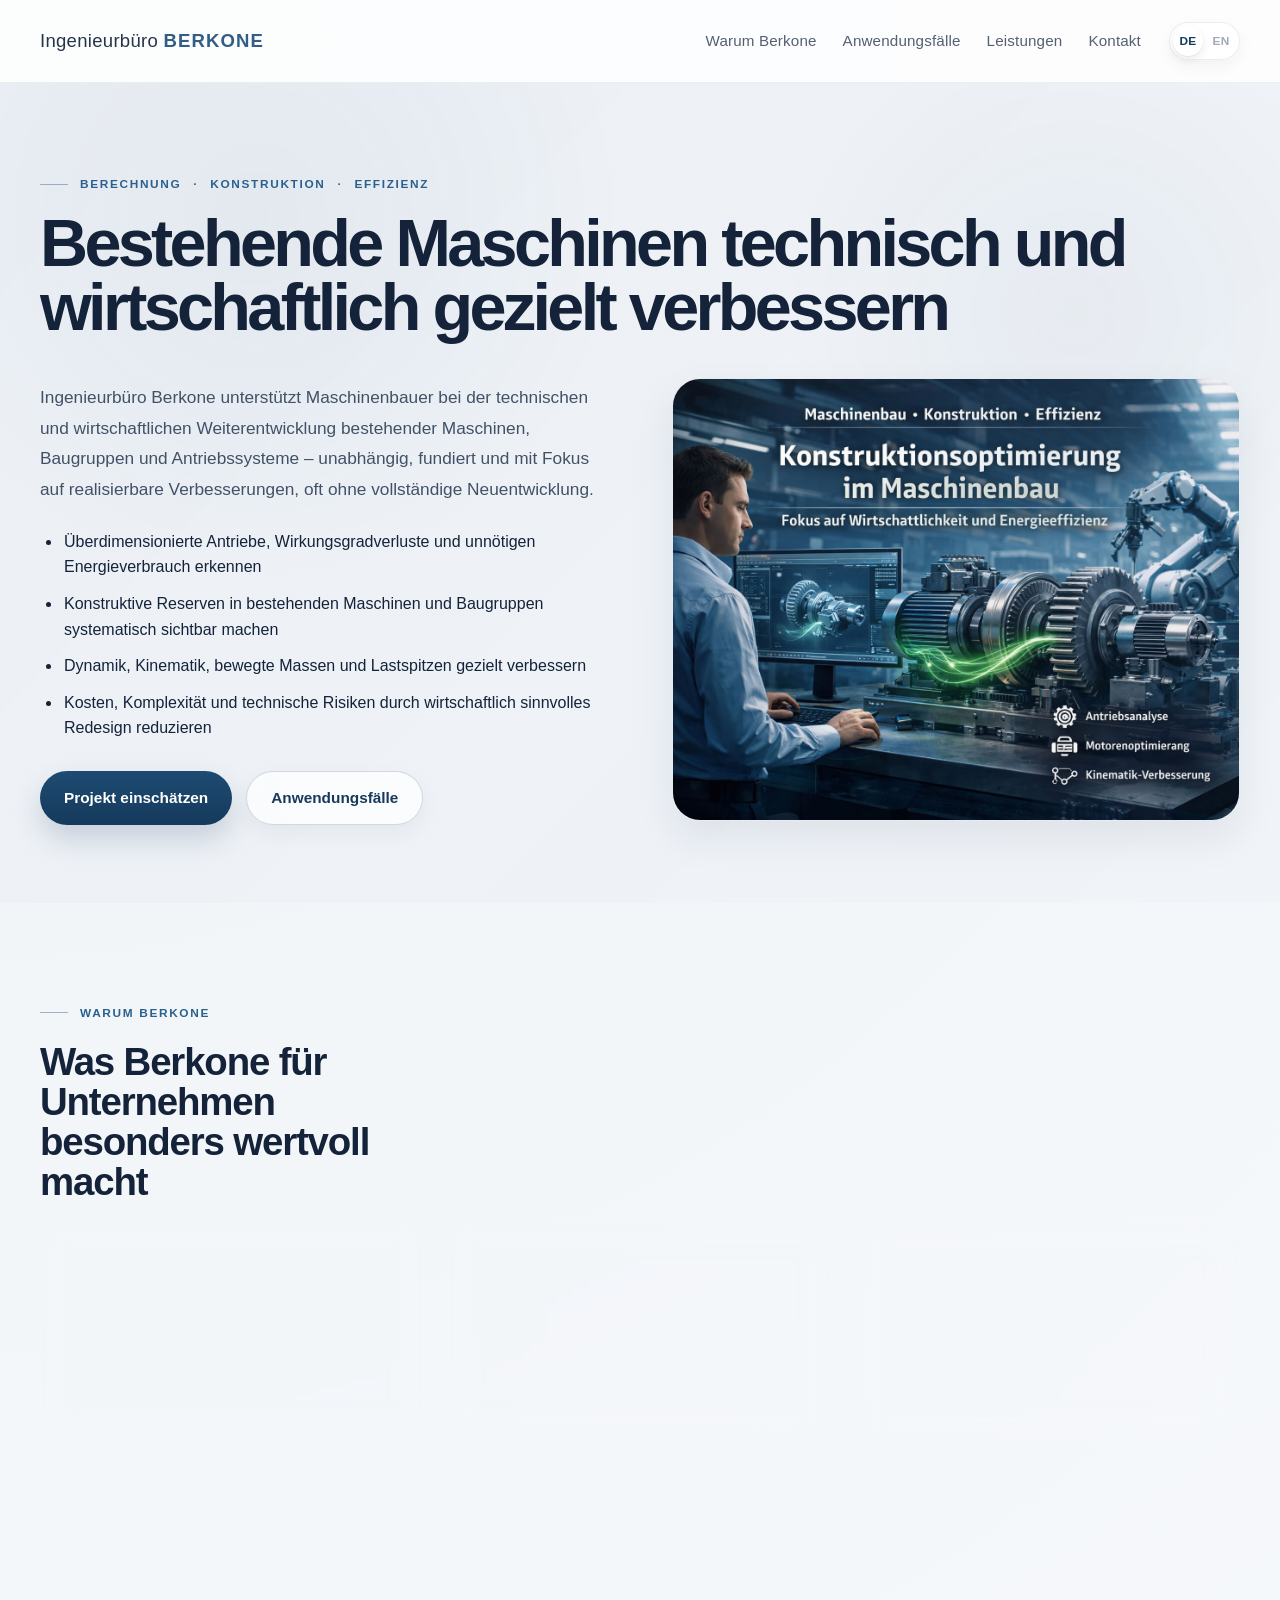
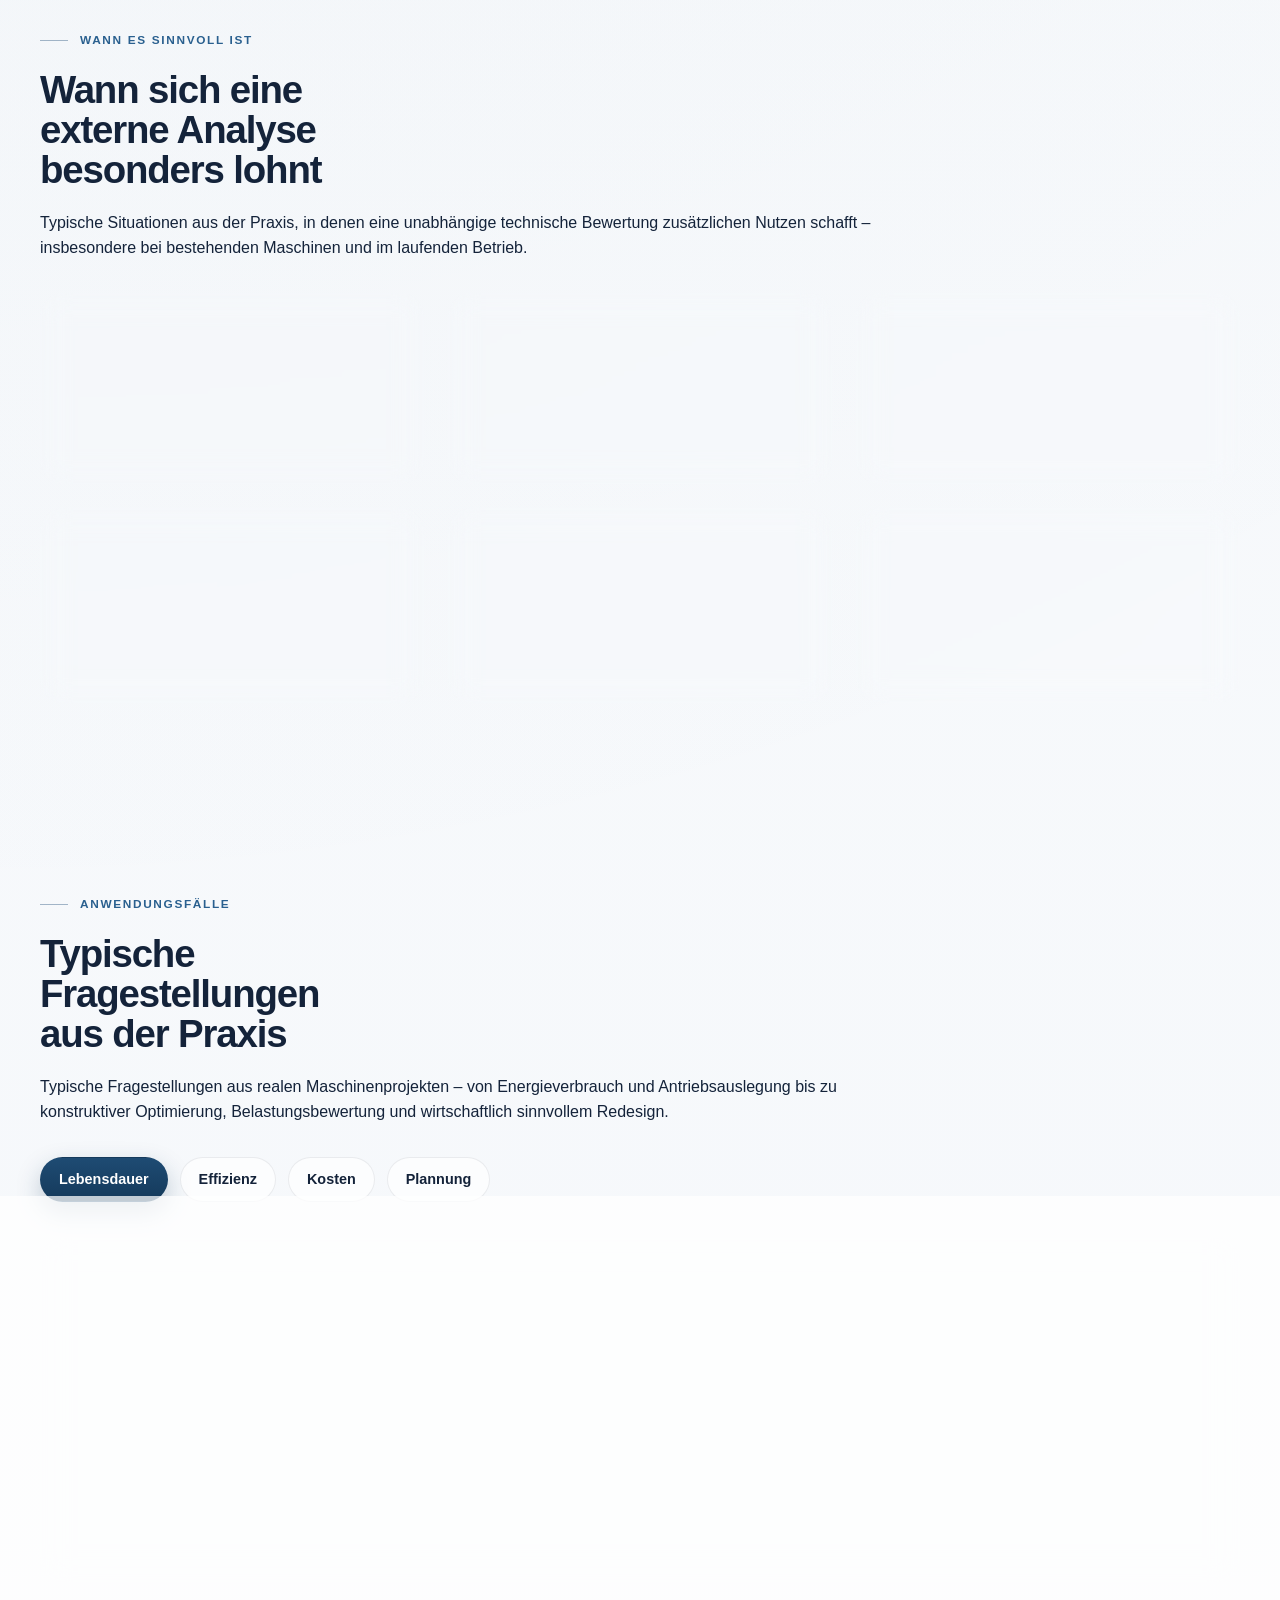
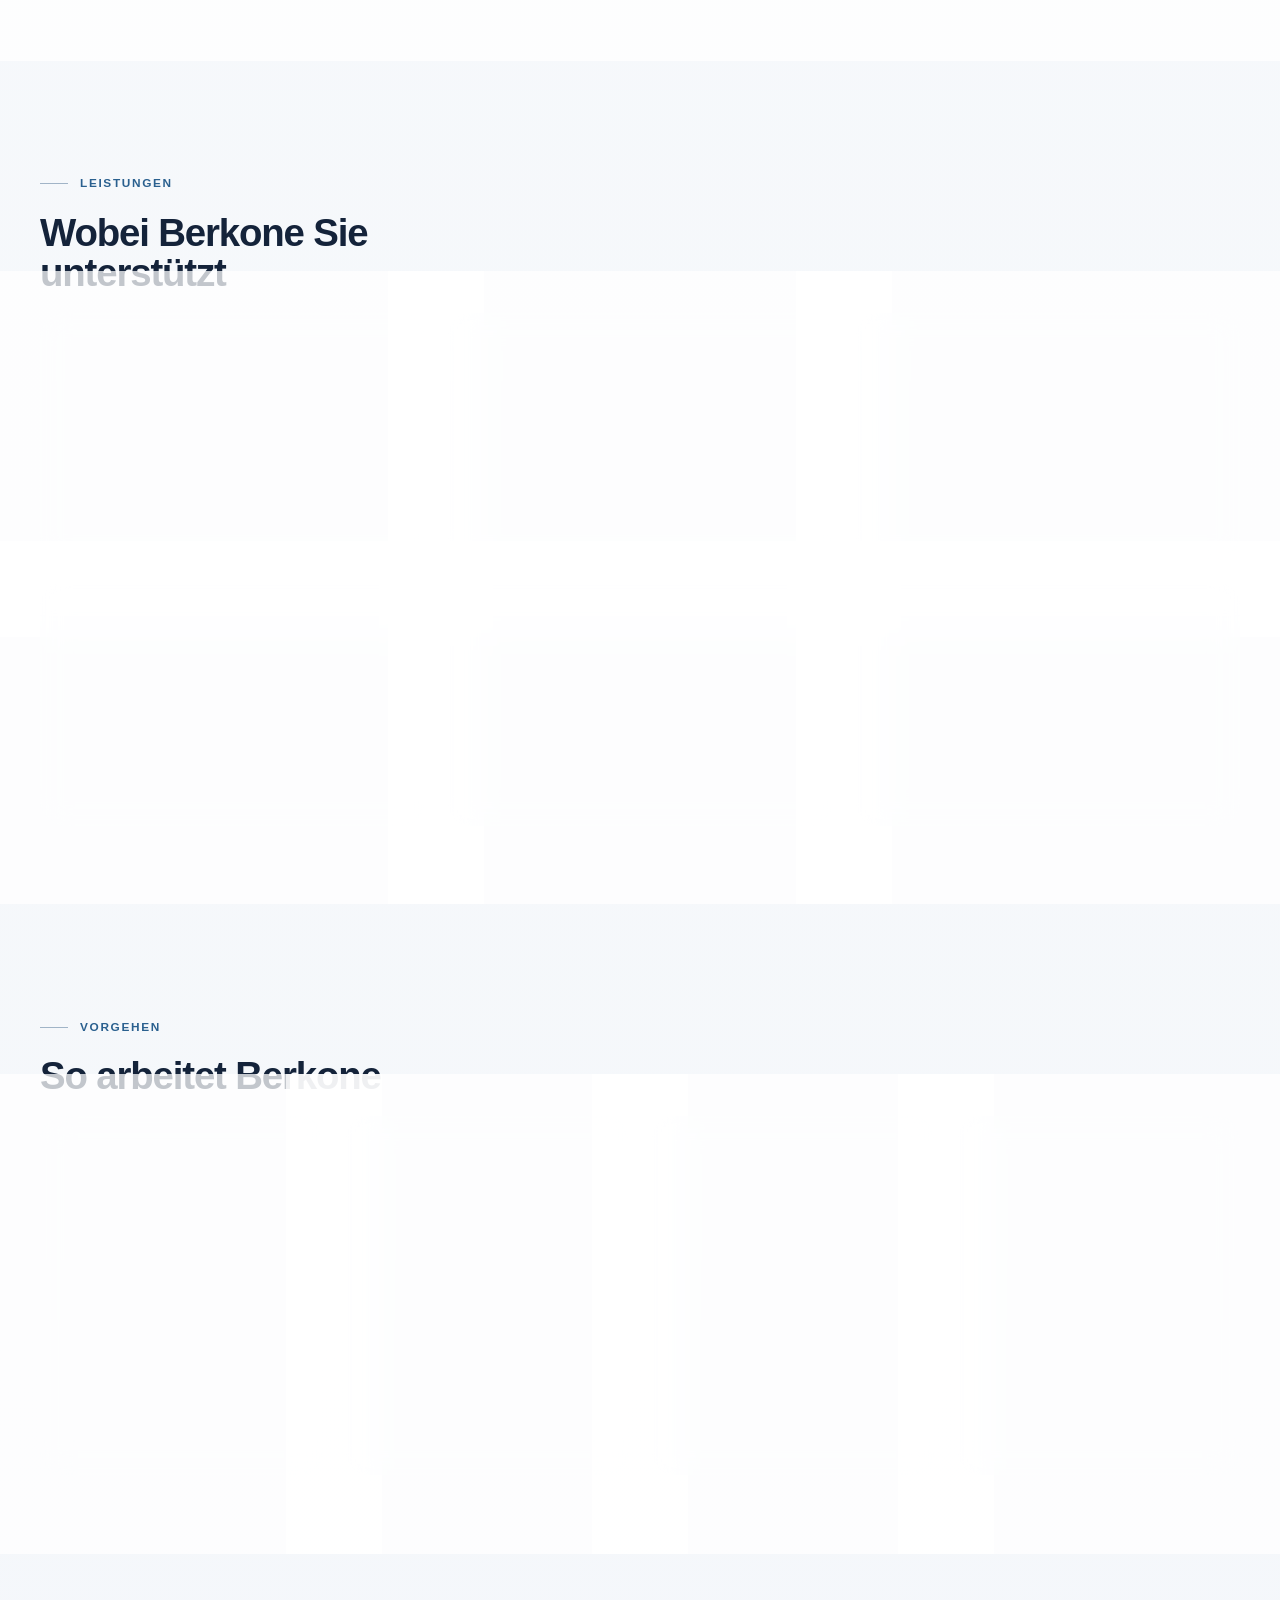
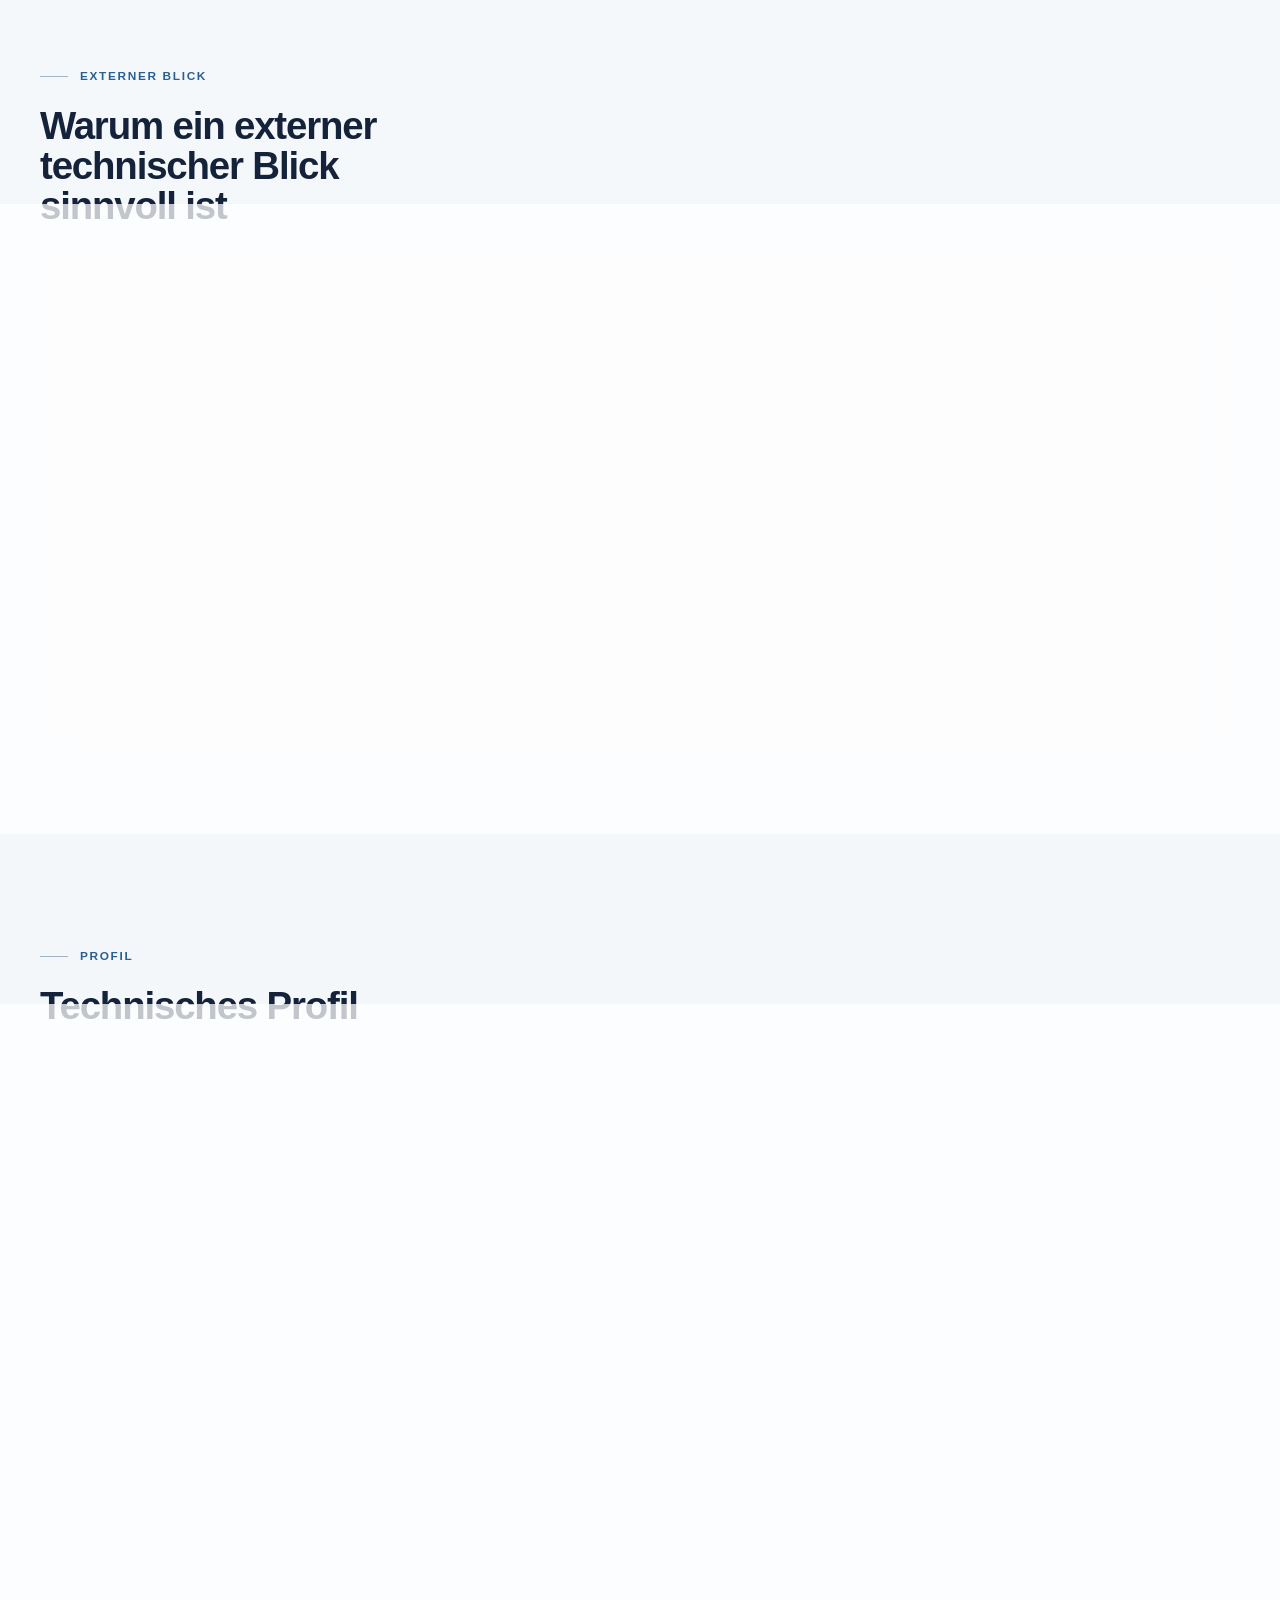
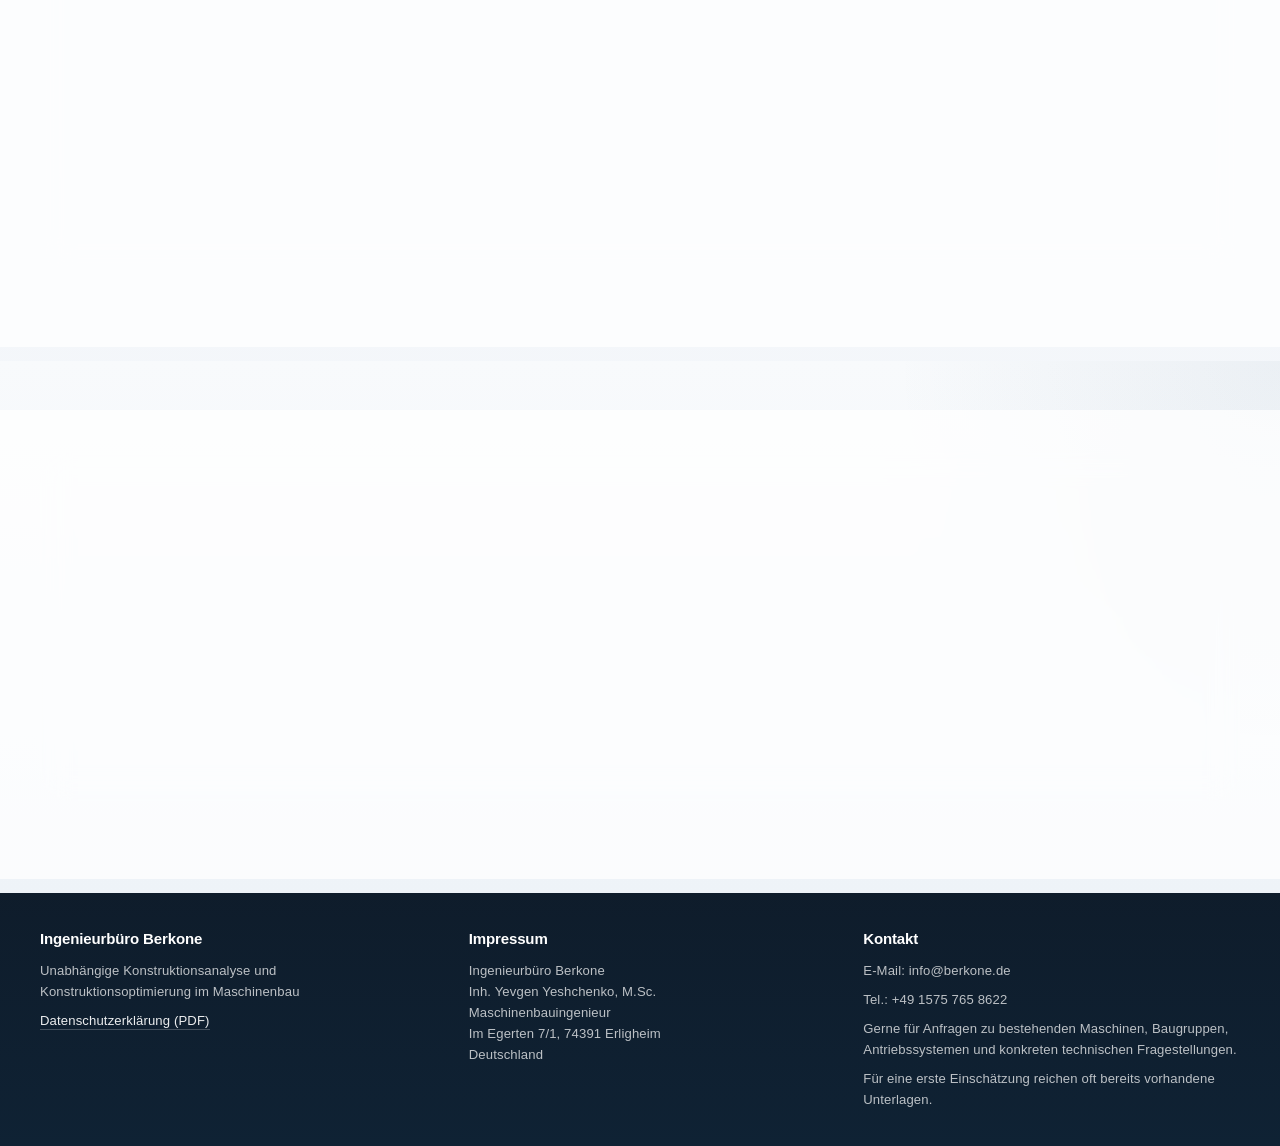
==== index.html @ 988544fa "Initial website version" ====
<!DOCTYPE html>
<html lang="de">

<head>
  <meta charset="UTF-8" />
  <meta name="viewport" content="width=device-width, initial-scale=1.0" />

  <title>Externe Konstruktionsoptimierung im Maschinenbau | Ingenieurbüro Berkone</title>
  <meta name="description"
    content="Ingenieurbüro Berkone analysiert und optimiert bestehende Maschinen, Baugruppen und Antriebssysteme im Maschinenbau – unabhängig, technisch fundiert und mit Fokus auf Energieverbrauch, Kosten, Zuverlässigkeit und wirtschaftlich sinnvolle Verbesserungen." />
  <meta name="keywords"
    content="Konstruktionsoptimierung Maschinenbau, externe technische Zweitmeinung, Energieeffizienz Maschinenbau, Antriebsauslegung prüfen, Motorauslegung, Maschinen wirtschaftlich optimieren, FEM Maschinenbau, Sondermaschinenbau, Redesign bestehender Maschinen, Berkone" />
  <meta name="robots" content="index,follow,max-image-preview:large,max-snippet:-1,max-video-preview:-1" />
  <meta name="author" content="Ingenieurbüro Berkone" />

  <link rel="canonical" href="https://berkone.de/" />
  <link rel="alternate" hreflang="de" href="https://berkone.de/" />
  <link rel="alternate" hreflang="en" href="https://berkone.de/en.html" />
  <link rel="alternate" hreflang="x-default" href="https://berkone.de/" />

  <meta property="og:type" content="website" />
  <meta property="og:title" content="Externe Konstruktionsoptimierung im Maschinenbau | Ingenieurbüro Berkone" />
  <meta property="og:description"
    content="Unabhängige Analyse und Optimierung bestehender Maschinen, Antriebe und Baugruppen – zur Senkung von Energieverbrauch, Kosten und technischen Risiken." />
  <meta property="og:url" content="https://berkone.de/" />
  <meta property="og:site_name" content="Ingenieurbüro Berkone" />
  <meta property="og:locale" content="de_DE" />

  <meta name="twitter:card" content="summary_large_image" />
  <meta name="twitter:title" content="Externe Konstruktionsoptimierung im Maschinenbau | Ingenieurbüro Berkone" />
  <meta name="twitter:description"
    content="Technisch fundierte Analyse und Optimierung bestehender Maschinen – unabhängig, wirtschaftlich sinnvoll und mit Fokus auf Energie, Antriebe, Konstruktion und Redesign." />

  <link rel="stylesheet" href="styles.css" />

  <script type="application/ld+json">
  {
    "@context": "https://schema.org",
    "@type": "EngineeringService",
    "name": "Ingenieurbüro Berkone",
    "url": "https://berkone.de/",
    "description": "Ingenieurbüro Berkone analysiert und optimiert bestehende Maschinen, Baugruppen und Antriebssysteme im Maschinenbau mit Fokus auf Energieeffizienz, Wirtschaftlichkeit, Antriebsauslegung, Kinematik und Redesign.",
    "areaServed": ["Deutschland", "Schweiz", "Europa"],
    "availableLanguage": ["de", "en"],
    "serviceType": [
      "Konstruktionsanalyse",
      "Konstruktionsoptimierung",
      "Externe technische Zweitmeinung",
      "Energieeffizienz im Maschinenbau",
      "Antriebs- und Motorauslegung",
      "Kinematik- und Massenoptimierung",
      "FEM und Bauteilbewertung",
      "Redesign bestehender Maschinen"
    ]
  }
  </script>
</head>

<body>
  <header class="site-header">
    <div class="container nav">
      <a href="#top" class="logo">
        Ingenieurbüro <span>BERKONE</span>
      </a>
      <div class="nav-right">
        <nav>
          <a href="#vorteile">Warum Berkone</a>
          <a href="#use-cases">Anwendungsfälle</a>
          <a href="#leistungen">Leistungen</a>
          <a href="#kontakt">Kontakt</a>
        </nav>
        <div class="lang-switch" aria-label="Sprachauswahl">
          <a href="index.html" class="active" lang="de">DE</a>
          <a href="en.html" lang="en">EN</a>
        </div>
      </div>
    </div>
  </header>

  <main>
    <section class="hero" id="top">
      <div class="container hero-content">
        <div class="hero-head">
          <p class="eyebrow">
            <span>Berechnung</span> ·
            <span>Konstruktion</span> ·
            <span>Effizienz</span>
          </p>

          <h1>
            Bestehende Maschinen technisch und wirtschaftlich gezielt verbessern
          </h1>
        </div>

        <div class="hero-layout">
          <div class="hero-copy">
            <p class="lead">
              Ingenieurbüro Berkone unterstützt Maschinenbauer bei der technischen und wirtschaftlichen
              Weiterentwicklung bestehender Maschinen, Baugruppen und Antriebssysteme – unabhängig, fundiert und mit
              Fokus auf realisierbare Verbesserungen, oft ohne vollständige Neuentwicklung.
            </p>

            <ul class="hero-list">
              <li>Überdimensionierte Antriebe, Wirkungsgradverluste und unnötigen Energieverbrauch erkennen</li>
              <li>Konstruktive Reserven in bestehenden Maschinen und Baugruppen systematisch sichtbar machen</li>
              <li>Dynamik, Kinematik, bewegte Massen und Lastspitzen gezielt verbessern</li>
              <li>Kosten, Komplexität und technische Risiken durch wirtschaftlich sinnvolles Redesign reduzieren</li>
            </ul>

            <div class="hero-actions">
              <a class="btn btn-primary" href="#kontakt">Projekt einschätzen</a>
              <a class="btn btn-secondary" href="#use-cases">Anwendungsfälle</a>
            </div>
          </div>

          <div class="hero-media">
            <div class="hero-image-frame">
              <img src="assets/Berkone_de.jpg" alt="Technische Visualisierung einer Maschinenkonstruktion" />
              <div class="hero-overlay"></div>
            </div>
          </div>
        </div>
      </div>
    </section>

    <section class="section" id="vorteile">
      <div class="container">
        <p class="section-label">Warum Berkone</p>
        <h2>Was Berkone für Unternehmen besonders wertvoll macht</h2>
        <div class="benefits">
          <div class="benefit">
            <h3>Externer, unabhängiger Blick</h3>
            <p>Neutrale Bewertung bestehender Lösungen ohne interne Betriebsblindheit und ohne Bindung an Hersteller,
              Komponenten oder Technologien.</p>
          </div>

          <div class="benefit">
            <h3>Technik und Wirtschaftlichkeit zusammen gedacht</h3>
            <p>Optimierung nicht als Selbstzweck, sondern mit Blick auf Energieverbrauch, Herstellkosten,
              Betriebskosten, Risiken und praktische Umsetzbarkeit.</p>
          </div>

          <div class="benefit">
            <h3>Fokus auf bestehende Maschinen</h3>
            <p>Besonders wertvoll dort, wo Maschinen grundsätzlich funktionieren, aber nicht klar ist, ob Auslegung,
              Effizienz und Konstruktion bereits optimal sind.</p>
          </div>
        </div>
      </div>
    </section>

    <section class="section" id="wann-lohnt-es-sich">
      <div class="container">
        <p class="section-label">Wann es sinnvoll ist</p>
        <h2>Wann sich eine externe Analyse besonders lohnt</h2>
        <p class="use-intro">
          Typische Situationen aus der Praxis, in denen eine unabhängige technische Bewertung zusätzlichen Nutzen
          schafft –
          insbesondere bei bestehenden Maschinen und im laufenden Betrieb.
        </p>

        <div class="benefits">

          <div class="benefit">
            <h3>Hoher Energieverbrauch</h3>
            <p>Wenn Maschinen mehr Energie verbrauchen als erwartet oder Antriebe möglicherweise überdimensioniert sind.
            </p>
          </div>

          <div class="benefit">
            <h3>Unklare Optimierungsreserven</h3>
            <p>Wenn intern nicht klar ist, ob Konstruktion und Auslegung bereits technisch und wirtschaftlich optimal
              sind.</p>
          </div>

          <div class="benefit">
            <h3>Wiederkehrende technische Probleme</h3>
            <p>Wenn Verschleiß, Schwingungen oder Lastspitzen auftreten und die Ursachen nicht eindeutig sind.</p>
          </div>

          <div class="benefit">
            <h3>Hohe Herstell- oder Betriebskosten</h3>
            <p>Wenn Konstruktionen aufwendig, materialintensiv oder im Betrieb dauerhaft kostenintensiv sind.</p>
          </div>

          <div class="benefit">
            <h3>Bestehende Maschinen weiterentwickeln</h3>
            <p>Wenn Maschinen grundsätzlich funktionieren, aber technisch und wirtschaftlich verbessert werden sollen.
            </p>
          </div>

          <div class="benefit">
            <h3>Externer Blick erforderlich</h3>
            <p>Wenn eine neutrale technische Bewertung zur Absicherung von Entscheidungen oder zur Identifikation von
              Potenzialen gewünscht ist.</p>
          </div>

        </div>
      </div>
    </section>

    <section class="section" id="use-cases">
      <div class="container">
        <p class="section-label">Anwendungsfälle</p>
        <h2>Typische Fragestellungen aus der Praxis</h2>
        <p class="use-intro">
          Typische Fragestellungen aus realen Maschinenprojekten – von Energieverbrauch und Antriebsauslegung
          bis zu konstruktiver Optimierung, Belastungsbewertung und wirtschaftlich sinnvollem Redesign.
        </p>

        <input type="radio" name="tabs" id="tab1" checked>
        <input type="radio" name="tabs" id="tab2">
        <input type="radio" name="tabs" id="tab3">
        <input type="radio" name="tabs" id="tab4">

        <div class="tabs">
          <label for="tab1">Lebensdauer</label>
          <label for="tab2">Effizienz</label>
          <label for="tab3">Kosten</label>
          <label for="tab4">Plannung</label>
        </div>

        <div class="tabs-content">
          <div class="tab-content tab1">
            <div class="use-grid">
              <div class="use-card">
                <div class="use-card-text">
                  <h3>Selbstanpassung der Achse des Spindelhubgetriebes</h3>
                  <p>Eine kardanische Aufhängung des gesamten Spindelhubgetriebes ermöglicht eine kontrollierte
                    Selbstanpassung von bis zu ±5° an reale Einbau- und Lastverhältnisse. Dies ist insbesondere dann
                    vorteilhaft, wenn der Kraftvektor nicht parallel zur Achse des Hubgetriebes bzw. der Spindel
                    verläuft. In der Praxis ist dies vor allem bei hohen Lasten und großen Baugrößen relevant, da
                    fertigungs- und montagebedingte Toleranzen eine ideal parallele Ausrichtung von Führungen und
                    Hubgetriebe oft nicht zulassen. Die Nullposition bleibt dabei erhalten – ein wesentlicher Vorteil
                    bei Anlagen mit mehreren synchronisierten Hubgetrieben. Gleichzeitig werden Verspannungen reduziert
                    und die Lebensdauer des Gesamtsystems erhöht.</p>
                </div>
                <div class="use-card-media">
                  <img src="assets/Selbstanpassung bei erhaltener Nullposition.jpg"
                    alt="Analyse überdimensionierter Antriebe" />
                </div>
              </div>
            </div>
          </div>

          <div class="tab-content tab2">
            <div class="use-grid">
              <div class="use-card">
                <div class="use-card-text">
                  <h3>Motoren bedarfsgerecht auslegen</h3>
                  <p>Die Wahl des geeigneten Bewegungsprofils hat direkten Einfluss auf Beschleunigung, Lastspitzen,
                    Drehmomentbedarf und Energieverbrauch eines Antriebssystems. Je nach Kombination von Start- und
                    Endbedingungen stehen unterschiedliche Bewegungsprofile zur Verfügung, die den Bewegungsablauf und
                    die Belastung des Motors wesentlich beeinflussen. Durch die gezielte Auswahl eines technisch
                    passenden Profils lassen sich Motoren bedarfsgerechter auslegen, Wirkungsgrade verbessern und
                    unnötige Sicherheitszuschläge vermeiden. So wird der Antrieb nicht nur effizienter, sondern auch
                    wirtschaftlich sinnvoll dimensioniert.</p>
                    <br />
                  <p><em>Bildhinweis: Die Abbildung zeigt die Tabelle „Verfügbare Bewegungsprofile“ aus dem
                      Auslegungstool <a href="https://product-help.schneider-electric.com/Machine%20Expert/V2.0/de/MotionSizer/index.htm#t=MotionSizer%2FD-SE-0058889.html" target="_blank" rel="noopener">MotionSizer
                        von Schneider Electric</a>.</em></p>
                </div>
                <div class="use-card-media">
                  <img src="assets/Motoren bedarfsgerecht auslegen.jpg" alt="Technische Prüfung der Motorauslegung" />
                </div>
              </div>
            </div>
          </div>

          <div class="tab-content tab3">
            <div class="use-grid">
              <div class="use-card">
                <div class="use-card-text">
                  <h3>Platzsparend und wirtschaftlich konstruieren</h3>
                  <p>Ein effizientes und platzsparendes Design entsteht, wenn die Konstruktion konsequent auf die
                    konkrete Aufgabe und die realen Lasten abgestimmt wird. Die FEM-Prüfung wesentlicher Bauteile hilft,
                    Überdimensionierungen zu vermeiden, Material gezielt einzusparen und die Kosten der Gesamtmaschine
                    zu reduzieren. So entstehen belastungsgerechte Konstruktionen, die weniger Bauraum benötigen,
                    wirtschaftlicher gefertigt werden können und die Funktion technisch zuverlässig erfüllen.</p>
                  <br />
                  <p><em>Bildhinweis: Abgebildet ist ein 3D-Modell eines Maschinenentwurfs, ähnlich der <a
                        href="https://www.mbo-pps.com/manufacturing/folding-machines-and-aggregates/rewinder-and-unwinder/uw23/"
                        target="_blank" rel="noopener">UW23 </a>der MBO Postpress
                      Solutions GmbH</em></p>

                </div>
                <div class="use-card-media">
                  <img src="assets/Platzsparend und wirtschaftlich konstruieren.jpg"
                    alt="Platzsparend und wirtschaftlich konstruieren" />
                </div>
              </div>
            </div>
          </div>

          <div class="tab-content tab4">
            <div class="use-grid">
              <div class="use-card">
                <div class="use-card-text">
                  <h3>Planung in der Konstruktion effizienter gestalten</h3>
                  <p>Gerade im Produktentstehungsprozess (PEP) und bei kundenspezifischen Entwicklungsprojekten im
                    Engineer-to-Order-(ETO-)Umfeld sind Konstruktionsprojekte durch viele Abhängigkeiten, Iterationen
                    und Schnittstellen geprägt. Ein Planungswerkzeug wie gleisen.com hilft, Aufgaben, Termine und
                    Verantwortlichkeiten transparent zu strukturieren und die Zusammenarbeit der Konstruktion mit
                    Einkauf, Arbeitsvorbereitung und Montage gezielt zu verbessern. So lassen sich Abstimmungen
                    vereinfachen, Schnittstellen klarer steuern und Projekte effizienter umsetzen.</p>
                  <br />
                  <p><em>Bildhinweis: Abgebildet ist das Dashboard von <a href="https://gleisen.com" target="_blank"
                        rel="noopener">gleisen.com</a>.</em></p>

                </div>
                <div class="use-card-media">
                  <img src="assets/Planung in der Konstruktion effizienter gestalten.jpg"
                    alt="Planung in der Konstruktion effizienter gestalten" />
                </div>
              </div>
            </div>
          </div>

        </div>
      </div>
    </section>

    <section class="section" id="leistungen">
      <div class="container">
        <p class="section-label">Leistungen</p>
        <h2>Wobei Berkone Sie unterstützt</h2>
        <div class="cards">
          <article class="card">
            <h3>Analyse bestehender Konstruktionen</h3>
            <p>Systematische technische Bewertung vorhandener Maschinen und Baugruppen zur Identifikation relevanter
              Optimierungspotenziale in Bezug auf Funktion, Energiebedarf, Robustheit und Wirtschaftlichkeit.</p>
          </article>
          <article class="card">
            <h3>Antriebs- und Motorauslegung</h3>
            <p>Prüfung und bedarfsgerechte Auslegung von Motoren, Getrieben und Antriebssystemen unter Berücksichtigung
              von Lastprofilen, Dynamik, Sicherheitsfaktoren und Gesamtwirkungsgrad.</p>
          </article>
          <article class="card">
            <h3>Energieeffizienz und Wirkungsgrad</h3>
            <p>Analyse konstruktiver und antriebstechnischer Einflussgrößen auf den Energiebedarf mit dem Ziel, unnötige
              Verluste zu reduzieren und wirtschaftlich tragfähige Verbesserungen abzuleiten.</p>
          </article>
          <article class="card">
            <h3>Kinematik, Dynamik und bewegte Massen</h3>
            <p>Bewertung von Bewegungsabläufen, Beschleunigungen und bewegten Massen zur Verbesserung von
              Zyklusverhalten, Bauteilschonung und energetischer Effizienz.</p>
          </article>
          <article class="card">
            <h3>FEM, Dimensionierung und Bauteilbewertung</h3>
            <p>Technische Berechnungen zur Beurteilung von Steifigkeit, Spannung, Überdimensionierung, Lebensdauer und
              funktionaler Sicherheit mechanischer Komponenten.</p>
          </article>
          <article class="card">
            <h3>Redesign und wirtschaftliche Optimierung</h3>
            <p>Technische Überarbeitung bestehender Maschinen und Baugruppen zur Reduktion von Gewicht, Materialeinsatz,
              Teileanzahl, Fertigungsaufwand, Montagekomplexität und Betriebskosten.</p>
          </article>
        </div>
      </div>
    </section>

    <section class="section" id="vorgehen">
      <div class="container">
        <p class="section-label">Vorgehen</p>
        <h2>So arbeitet Berkone</h2>
        <div class="steps">
          <div class="step">
            <span>01</span>
            <h3>Ausgangssituation verstehen</h3>
            <p>Erfassung der bestehenden Konstruktion, der technischen Randbedingungen, der Zielsetzung und möglicher
              Auffälligkeiten im Betrieb oder in der Wirtschaftlichkeit.</p>
          </div>
          <div class="step">
            <span>02</span>
            <h3>Technisch bewerten</h3>
            <p>Prüfung von Antrieben, Kinematik, Wirkungsgrad, Bauteilen, Lastfällen und konstruktiven Zusammenhängen
              auf relevante technische und wirtschaftliche Optimierungspotenziale.</p>
          </div>
          <div class="step">
            <span>03</span>
            <h3>Konkrete Maßnahmen ableiten</h3>
            <p>Erarbeitung nachvollziehbarer Verbesserungsvorschläge mit technischer Begründung und Einordnung
              hinsichtlich Nutzen, Aufwand und möglichem wirtschaftlichem Effekt.</p>
          </div>
          <div class="step">
            <span>04</span>
            <h3>Umsetzung gezielt unterstützen</h3>
            <p>Auf Wunsch Unterstützung bei Detaillierung, Abstimmung mit internen Teams, Lieferanten oder
              Umsetzungspartnern sowie bei der weiteren technischen Konkretisierung.</p>
          </div>
        </div>
      </div>
    </section>

    <section class="section" id="zweitmeinung">
      <div class="container">
        <p class="section-label">Externer Blick</p>
        <h2>Warum ein externer technischer Blick sinnvoll ist</h2>

        <div class="use-card profile-card">
          <div class="profile-content">
            <div class="profile-text">
              <p>
                Auch sehr gute interne Entwicklungsteams arbeiten unter Termin- und Projektdruck,
                innerhalb gewachsener Produktlogiken und mit hoher Nähe zur eigenen Lösung.
              </p>

              <p>
                Genau hier schafft ein externer technischer Blick zusätzlichen Nutzen –
                durch Neutralität, Erfahrung aus unterschiedlichen Anwendungen und eine klare
                Fokussierung auf Optimierung und Wirtschaftlichkeit.
              </p>

              <p>
                Berkone ersetzt keine interne Konstruktion, sondern ergänzt sie als technischer
                Sparringspartner – gezielt dort, wo zusätzliche Perspektive und unabhängige
                Bewertung entscheidend sind.
              </p>
            </div>

            <div class="profile-quote">
              <p>
                „Ein externer Blick ist besonders dann wertvoll,
                wenn eine Maschine grundsätzlich funktioniert –
                aber offen ist, ob sie technisch und wirtschaftlich bereits optimal ausgelegt ist.“
              </p>
              <span>Ingenieurbüro Berkone</span>
            </div>
          </div>

          <div class="use-card-media profile-media">
            <img src="assets/Berkone_de.jpg" alt="Externe technische Analyse im Maschinenbau" />
          </div>
        </div>
      </div>
    </section>

    <section class="section" id="profil">
      <div class="container">
        <p class="section-label">Profil</p>
        <h2>Technisches Profil</h2>

        <div class="use-card profile-card">
          <div class="profile-content">
            <div class="profile-text">
              <p class="profile-intro">
                Berkone Engineering wird von Yevgen Yeshchenko, Maschinenbauingenieur (M.Sc.), geführt.
                Er bringt mehr als 20 Jahre Erfahrung in Konstruktion und Entwicklung mit – davon über 15 Jahre
                im Sondermaschinenbau sowie in der Entwicklung komplexer Maschinen- und Antriebssysteme.
              </p>

              <p>
                Die berufliche Praxis umfasst die Entwicklung und Optimierung von Maschinen und Baugruppen
                in unterschiedlichen industriellen Anwendungen, unter anderem im Sondermaschinenbau,
                in der Verpackungsindustrie sowie im Bereich Antriebstechnik und automatisierter Produktionsanlagen.
              </p>

              <p>
                Zu den fachlichen Schwerpunkten zählen die Auslegung und Optimierung von Antriebssystemen,
                technische Berechnungen wie FEM, Lebensdauer- und Dimensionierungsanalysen sowie die
                systematische Analyse bestehender Konstruktionen im Hinblick auf Funktion, Effizienz,
                Robustheit und Kosten.
              </p>

              <p>
                Die Erfahrung aus Entwicklung, technischer Leitung sowie der Zusammenarbeit mit Produktion
                und Montage ermöglicht eine praxisnahe Bewertung technischer Lösungen – nicht nur aus
                Sicht der Konstruktion, sondern auch mit Blick auf Umsetzbarkeit, Betrieb und Wirtschaftlichkeit.
              </p>

              <p>
                Der Anspruch von Berkone ist es, Optimierungspotenziale dort sichtbar zu machen,
                wo sie technisch belastbar, wirtschaftlich sinnvoll und in realen Maschinenanwendungen
                tatsächlich nutzbar sind.
              </p>
            </div>

            <div class="profile-quote">
              <p>
                „Mein Fokus liegt auf bestehenden Maschinen und Konstruktionen: dort, wo ein unabhängiger technischer
                Blick hilft, reale Optimierungspotenziale sichtbar zu machen und wirtschaftlich sinnvoll nutzbar zu
                machen.“
              </p>
              <span>Yevgen Yeshchenko</span>
            </div>
          </div>

          <div class="use-card-media profile-media">
            <img src="assets/Inhaber.jpg" alt="Yevgen Yeshchenko" />
          </div>
        </div>
      </div>
    </section>

    <section class="section cta">
      <div class="container cta-box">
        <div>
          <p class="section-label">Erste Einschätzung</p>
          <h2>Sie möchten wissen, ob eine bestehende Maschine oder Baugruppe technisch und wirtschaftlich besser
            ausgelegt werden kann?</h2>
          <p>Oft genügen erste Unterlagen, Zeichnungen oder eine kurze Beschreibung der Aufgabenstellung, um Potenziale
            und sinnvolle nächste Schritte fundiert einzuordnen.</p>
        </div>
        <a class="btn btn-primary" href="mailto:info@berkone.de">Erste Einschätzung anfragen</a>
      </div>
    </section>
  </main>

  <footer class="site-footer" id="impressum">
    <div class="container footer-grid">
      <div>
        <h3>Ingenieurbüro Berkone</h3>
        <p>Unabhängige Konstruktionsanalyse und Konstruktionsoptimierung im Maschinenbau</p>
        <p><a href="Datenschutzerklaerung_Berkone.pdf" target="_blank" rel="noopener">Datenschutzerklärung (PDF)</a></p>
      </div>
      <div>
        <h4>Impressum</h4>
        <p>
          Ingenieurbüro Berkone<br />
          Inh. Yevgen Yeshchenko, M.Sc.<br />
          Maschinenbauingenieur<br />
          Im Egerten 7/1, 74391 Erligheim<br />
          Deutschland
        </p>
      </div>
      <div id="kontakt">
        <h4>Kontakt</h4>
        <p>E-Mail: info@berkone.de</p>
        <p>Tel.: +49 1575 765 8622</p>
        <p>Gerne für Anfragen zu bestehenden Maschinen, Baugruppen, Antriebssystemen und konkreten technischen
          Fragestellungen.</p>
        <p>Für eine erste Einschätzung reichen oft bereits vorhandene Unterlagen.</p>

      </div>
    </div>
  </footer>
</body>

</html>
---- styles.css ----
* {
  box-sizing: border-box;
}

:root {
  --bg: #f3f6fa;
  --bg-soft: #edf2f7;
  --surface: rgba(255, 255, 255, 0.78);
  --surface-strong: #ffffff;
  --text: #14233a;
  --text-soft: #425166;
  --muted: #617086;
  --primary: #153a5b;
  --primary-2: #214f79;
  --primary-3: #2a608f;
  --white: #ffffff;
  --border: rgba(20, 35, 58, 0.08);
  --border-strong: rgba(20, 35, 58, 0.14);
  --shadow-soft: 0 10px 30px rgba(20, 35, 58, 0.05);
  --shadow-md: 0 18px 40px rgba(20, 35, 58, 0.08);
  --shadow-lg: 0 28px 70px rgba(20, 35, 58, 0.12);
  --radius-sm: 16px;
  --radius: 24px;
  --radius-lg: 30px;
  --container: 1200px;
}

html {
  scroll-behavior: smooth;
  scroll-padding-top: 90px;
}

body {
  margin: 0;
  font-family: Arial, Helvetica, sans-serif;
  color: var(--text);
  background:
    radial-gradient(circle at top left, rgba(33, 79, 121, 0.04), transparent 34%),
    linear-gradient(180deg, #f8fafc 0%, #f3f6fa 100%);
  line-height: 1.6;
  -webkit-font-smoothing: antialiased;
  text-rendering: optimizeLegibility;
}

img {
  max-width: 100%;
  display: block;
}

.container {
  width: min(var(--container), calc(100% - 48px));
  margin: 0 auto;
}

/* Header */

.site-header {
  position: sticky;
  top: 0;
  z-index: 40;
  background: rgba(255, 255, 255, 0.78);
  backdrop-filter: blur(18px);
  -webkit-backdrop-filter: blur(18px);
  border-bottom: 1px solid rgba(20, 35, 58, 0.07);
}

/* BASE LOGO */
.logo {
  font-size: 1.16rem;
  font-weight: 500;
  color: inherit;
  letter-spacing: 0.015em;
  white-space: nowrap;
  text-decoration: none;
  display: inline-block;
  transition: opacity 0.2s ease, transform 0.2s ease;
  opacity: 0.92;
}

.logo:hover {
  opacity: 0.88;
  transform: translateY(-0.5px);
}

.logo span {
  color: var(--primary-2);
  font-weight: 700;
  letter-spacing: 0.06em;
  opacity: 1;
}

/* NAV CONTAINER */
.nav {
  min-height: 82px;
  display: flex;
  align-items: center;
  justify-content: space-between;
  gap: 28px;
}

/* RIGHT SIDE */
.nav-right {
  display: flex;
  align-items: center;
  gap: 28px;
}

/* NAV LINKS WRAPPER */
.nav nav {
  display: flex;
  align-items: center;
  gap: 26px;
}

/* BASE LINK */
.nav nav a {
  position: relative;

  color: var(--text);
  text-decoration: none;

  font-size: 0.95rem;
  font-weight: 500;
  letter-spacing: 0.01em;

  opacity: 0.72;

  transition: 
    color 0.22s ease,
    opacity 0.22s ease,
    transform 0.18s ease;
}

/* HOVER */
.nav nav a:hover {
  color: var(--text);
  opacity: 1;
  transform: translateY(-1px);
}

/* PREMIUM SUBTLE LINE (Linear-style) */
.nav nav a::after {
  content: "";
  position: absolute;
  left: 0;
  bottom: -6px;

  width: 100%;
  height: 1px;

  background: var(--primary-2);

  opacity: 0;
  transform: scaleX(0.6);

  transition: 
    opacity 0.25s ease,
    transform 0.25s ease;
}

.nav nav a:hover::after {
  opacity: 0.5;
  transform: scaleX(1);
}

/* ACTIVE LINK (очень мягко!) */
.nav nav a.active {
  opacity: 1;
  color: var(--text);
}

/* LANGUAGE SWITCH */
.lang-switch {
  display: flex;
  align-items: center;
  gap: 6px;

  background: rgba(0, 0, 0, 0.03);
  padding: 4px;
  border-radius: 999px;
}

.lang-switch a {
  font-size: 0.78rem;
  font-weight: 600;
  text-decoration: none;

  color: var(--text);
  opacity: 0.6;

  padding: 6px 10px;
  border-radius: 999px;

  transition: all 0.2s ease;
}

.lang-switch a.active {
  background: white;
  opacity: 1;
  box-shadow: 0 2px 6px rgba(0,0,0,0.06);
}

.lang-switch a:hover {
  opacity: 1;
}

.lang-switch {
  display: inline-flex;
  align-items: center;
  gap: 3px;
  padding: 3px;
  background: rgba(255, 255, 255, 0.65);
  border: 1px solid rgba(20, 35, 58, 0.08);
  border-radius: 999px;
  box-shadow:
    inset 0 1px 0 rgba(255, 255, 255, 0.7),
    0 6px 16px rgba(20, 35, 58, 0.05);
  backdrop-filter: blur(12px);
  -webkit-backdrop-filter: blur(12px);
}

.lang-switch a {
  display: inline-flex;
  align-items: center;
  justify-content: center;
  width: 30px;
  height: 30px;
  flex: 0 0 30px;
  border-radius: 50%;
  text-decoration: none;
  font-size: 0.74rem;
  font-weight: 700;
  letter-spacing: 0.02em;
  color: var(--muted);
  transition:
    background-color 0.2s ease,
    color 0.2s ease,
    box-shadow 0.2s ease;
}

/* hover — почти незаметный */
.lang-switch a:hover {
  color: var(--primary);
  background: rgba(20, 35, 58, 0.04);
}

/* активный — светлый “плавающий” круг */
.lang-switch a.active {
  background: rgba(255, 255, 255, 0.96);
  color: var(--primary);
  box-shadow:
    0 1px 2px rgba(20, 35, 58, 0.08),
    0 4px 10px rgba(20, 35, 58, 0.08);
}

/* Typography */

h1,
h2,
h3,
h4 {
  margin-top: 0;
  color: var(--text);
}

h1 {
  font-size: clamp(3rem, 5.2vw, 5rem);
  line-height: 0.96;
  letter-spacing: -0.055em;
  margin: 0 0 42px;
  max-width: none;
}

h2 {
  font-size: clamp(1.95rem, 3vw, 2.85rem);
  line-height: 1.04;
  letter-spacing: -0.03em;
  margin: 0 0 20px;
  max-width: 16ch;
}

h3 {
  font-size: 1.16rem;
  line-height: 1.2;
  letter-spacing: -0.015em;
  margin: 0 0 12px;
}

.eyebrow,
.section-label {
  display: inline-flex;
  align-items: center;
  gap: 12px;
  margin: 0 0 20px;
  text-transform: uppercase;
  letter-spacing: 0.14em;
  font-size: 0.74rem;
  font-weight: 800;
  color: var(--primary-3);
}

.eyebrow::before,
.section-label::before {
  content: "";
  width: 28px;
  height: 1px;
  background: rgba(33, 79, 121, 0.4);
}

.lead {
  margin: 0 0 24px;
  max-width: none;
  font-size: 1.08rem;
  line-height: 1.78;
  color: var(--text-soft);
}

/* Buttons */

.btn {
  display: inline-flex;
  align-items: center;
  justify-content: center;
  min-height: 52px;
  padding: 14px 24px;
  border-radius: 999px;
  text-decoration: none;
  text-align: center;
  white-space: nowrap;
  font-size: 0.96rem;
  font-weight: 700;
  transition:
    transform 0.22s ease,
    box-shadow 0.22s ease,
    background-color 0.22s ease,
    color 0.22s ease,
    border-color 0.22s ease;
}

.btn:hover {
  transform: translateY(-1px);
}

.btn-primary {
  background: linear-gradient(180deg, #1e4b73 0%, #153a5b 100%);
  color: var(--white);
  box-shadow: 0 14px 28px rgba(21, 58, 91, 0.18);
}

.btn-primary:hover {
  box-shadow: 0 18px 34px rgba(21, 58, 91, 0.22);
}

.btn-secondary {
  background: rgba(255, 255, 255, 0.72);
  color: var(--primary);
  border: 1px solid rgba(21, 58, 91, 0.18);
  box-shadow: 0 8px 20px rgba(20, 35, 58, 0.05);
  backdrop-filter: blur(10px);
  -webkit-backdrop-filter: blur(10px);
}

.btn-secondary:hover {
  background: rgba(21, 58, 91, 0.04);
  border-color: rgba(21, 58, 91, 0.28);
}

/* Hero */

.hero {
  position: relative;
  overflow: hidden;
  padding: 84px 0 78px;
  background:
    radial-gradient(circle at 20% 16%, rgba(33, 79, 121, 0.05), transparent 30%),
    radial-gradient(circle at 84% 28%, rgba(21, 58, 91, 0.04), transparent 24%),
    linear-gradient(135deg, rgba(21, 58, 91, 0.03), rgba(33, 79, 121, 0.012)),
    var(--bg);
}

.hero-content {
  max-width: 1200px;
}

.hero-head {
  max-width: 100vw;
  margin-bottom: 42px;
}

.hero-head .eyebrow {
  margin-bottom: 18px;
}

.hero-head h1 {
  margin: 0;
  max-width: none;
  width: 100%;
}

.hero-layout {
  display: grid;
  grid-template-columns: 1fr 1fr;
  gap: 64px;
  align-items: start;
}

.hero-copy {
  max-width: none;
  display: flex;
  flex-direction: column;
  justify-content: flex-start;
}

.hero-list {
  margin: 0 0 30px;
  padding-left: 22px;
  color: var(--text);
}

.hero-list li {
  padding-left: 2px;
}

.hero-list li+li {
  margin-top: 11px;
}

.hero-actions {
  display: flex;
  flex-wrap: wrap;
  gap: 14px;
}

.hero-media {
  display: flex;
  align-items: stretch;
  height: 100%;
}

.hero-image-frame {
  position: relative;
  width: 100%;
  height: 100%;
  min-height: 100%;
  overflow: hidden;
  border-radius: 28px;
  border: 1px solid rgba(20, 35, 58, 0.08);
  background: rgba(255, 255, 255, 0.72);
  box-shadow:
    0 28px 70px rgba(20, 35, 58, 0.12),
    0 12px 28px rgba(20, 35, 58, 0.07);
  transform: translateY(-4px);
}

.hero-overlay {
  position: absolute;
  inset: 0;
  background: radial-gradient(circle at 70% 30%, rgba(33,79,121,0.12), transparent 40%);
  pointer-events: none;
}

.hero-image-frame::after {
  content: "";
  position: absolute;
  inset: 0;
  background: linear-gradient(180deg, rgba(255, 255, 255, 0.04), rgba(20, 35, 58, 0.04));
  pointer-events: none;
}

.hero-image-frame img {
  width: 100%;
  height: 100%;
  min-height: 100%;
  object-fit: cover;
  display: block;
}

/* Shared card styles */

.hero-image-frame,
.card,
.step,
.benefit,
.cta-box {
  background: rgba(255, 255, 255, 0.74);
  backdrop-filter: blur(14px);
  -webkit-backdrop-filter: blur(14px);
  border: 1px solid rgba(20, 35, 58, 0.08);
  box-shadow: var(--shadow-md);
}

.section {
  padding: 92px 0;
}

.cards,
.steps,
.benefits {
  display: grid;
  gap: 24px;
}

.use-intro {
  max-width: 860px;
  margin: 0 0 2rem;
  color: var(--text-muted);
  line-height: 1.6;
}

.cards {
  grid-template-columns: repeat(3, minmax(0, 1fr));
}

.steps {
  grid-template-columns: repeat(4, minmax(0, 1fr));
}

.benefits {
  grid-template-columns: repeat(3, minmax(0, 1fr));
}

.card,
.benefit,
.step {
  border-radius: var(--radius);
}

.card,
.benefit {
  padding: 28px;
}

.card,
.use-card,
.step,
.benefit {
  transition: transform 0.25s ease, box-shadow 0.25s ease;
}

.card:hover,
.use-card:hover,
.step:hover,
.benefit:hover {
  transform: translateY(-4px);
}

.step {
  padding: 28px;
}

.card p,
.step p,
.benefit p,
.site-footer p,
.cta p {
  margin: 0;
  color: var(--muted);
}

.step span {
  display: inline-flex;
  width: 44px;
  height: 44px;
  margin-bottom: 18px;
  align-items: center;
  justify-content: center;
  border-radius: 50%;
  background: linear-gradient(180deg, rgba(33, 79, 121, 0.12), rgba(21, 58, 91, 0.06));
  color: var(--primary);
  font-weight: 800;
  box-shadow: inset 0 1px 0 rgba(255, 255, 255, 0.5);
}

/* CTA */

.cta {
  background:
    radial-gradient(circle at top right, rgba(33, 79, 121, 0.06), transparent 28%),
    linear-gradient(180deg, #f8fafc, #eef3f8);
}

.cta-box {
  border-radius: 30px;
  padding: 38px;
  display: grid;
  grid-template-columns: minmax(0, 720px) auto;
  align-items: center;
  gap: 40px;
  transition: transform 0.25s ease, box-shadow 0.25s ease;
}

.cta-box:hover {
  transform: translateY(-3px);
  box-shadow: 0 20px 44px rgba(20, 35, 58, 0.10);
}

.cta-box>div {
  max-width: 720px;
}

.cta-box h2 {
  margin: 0 0 16px;
  max-width: none;
}

.cta-box .section-label {
  margin-bottom: 16px;
}

.cta-box p:last-child {
  margin: 0;
}

.cta-box .btn {
  justify-self: end;
  margin-right: 40px;
  align-self: center;
  transform: scale(1);
  transition: transform 0.25s ease, box-shadow 0.25s ease;
  width: auto;
}

.cta-box .btn:hover {
  transform: translateY(-1px);
  box-shadow: 0 20px 40px rgba(21, 58, 91, 0.25);
}

/* Footer */

.site-footer {
  background:
    linear-gradient(180deg, rgba(10, 24, 39, 0.98), rgba(15, 34, 52, 1));
  color: var(--white);
  padding: 36px 0 30px;
}

.footer-grid {
  display: grid;
  grid-template-columns: 1.1fr 1fr 1.1fr;
  gap: 52px;
  align-items: start;
}

.site-footer h3,
.site-footer h4 {
  color: var(--white);
  margin: 0 0 12px;
  font-size: 0.94rem;
  line-height: 1.28;
  letter-spacing: -0.01em;
}

.site-footer p,
.site-footer li,
.site-footer a {
  font-size: 0.82rem;
  line-height: 1.6;
  letter-spacing: 0.01em;
}

.site-footer p {
  color: rgba(255, 255, 255, 0.72);
  margin: 0 0 6px;
}

.site-footer a {
  color: rgba(255, 255, 255, 0.92);
  text-decoration: none;
  border-bottom: 1px solid rgba(255, 255, 255, 0.22);
  padding-bottom: 1px;
  transition: border-color 0.22s ease, color 0.22s ease;
}

.site-footer a:hover {
  color: #ffffff;
  border-color: rgba(255, 255, 255, 0.8);
}

.site-footer strong {
  color: #ffffff;
}

.footer-grid>div {
  min-width: 0;
}

#impressum p+p,
#imprint p+p {
  margin-top: 8px;
}

/* Responsive */

@media (max-width: 1180px) {

  .cards,
  .benefits {
    grid-template-columns: repeat(2, minmax(0, 1fr));
  }

  .steps {
    grid-template-columns: repeat(2, minmax(0, 1fr));
  }

  .hero-layout {
    grid-template-columns: minmax(0, 1fr) 400px;
    gap: 40px;
  }

  .hero-head {
    max-width: 900px;
  }

  h1 {
    max-width: none;
  }
}

@media (max-width: 980px) {

  .hero-layout,
  .cards,
  .steps,
  .benefits,
  .footer-grid,
  .cta-box {
    grid-template-columns: 1fr;
  }

  .hero {
    padding: 70px 0 64px;
  }

  .hero-head {
    margin-bottom: 32px;
  }

  .hero-copy,
  .hero-media {
    max-width: 100%;
  }

  .hero-media {
    height: auto;
  }

  .hero-image-frame {
    min-height: 400px;
    height: 400px;
    transform: none;
  }

  h1 {
    font-size: clamp(2.8rem, 8vw, 4.7rem);
    max-width: none;
  }

  .cta-box {
    align-items: flex-start;
  }

  .cta-box .btn {
    justify-self: start;
  }

  .footer-grid {
    gap: 28px;
  }

  .use-card {
    grid-template-columns: 1fr;
  }

  .use-card-media {
    height: 220px;
  }

  .profile-content {
    gap: 20px;
  }
}

@media (max-width: 760px) {
  .container {
    width: min(var(--container), calc(100% - 32px));
  }

  .nav,
  .nav-right {
    flex-direction: column;
    align-items: flex-start;
    width: 100%;
  }

  .nav {
    padding: 14px 0;
  }

  .nav nav {
    width: 100%;
    gap: 16px;
  }

  .hero {
    padding: 58px 0 54px;
  }

  .hero-head {
    margin-bottom: 26px;
  }

  .eyebrow,
  .section-label {
    font-size: 0.68rem;
    letter-spacing: 0.16em;
    gap: 10px;
  }

  h1 {
    font-size: clamp(2.35rem, 11vw, 4rem);
    line-height: 0.97;
    letter-spacing: -0.055em;
    max-width: none;
  }

  .lead {
    font-size: 1rem;
    line-height: 1.72;
  }

  .hero-image-frame {
    min-height: 320px;
    height: 320px;
    border-radius: 24px;
  }

  .hero-actions {
    flex-direction: column;
    align-items: stretch;
  }

  .hero-actions .btn {
    width: 100%;
  }

  .cta-box .btn {
    width: auto;
  }
}

@media (max-width: 480px) {
  .container {
    width: min(var(--container), calc(100% - 24px));
  }

  .btn {
    min-height: 48px;
    padding: 12px 18px;
    white-space: normal;
  }

  h1 {
    font-size: clamp(2.1rem, 11vw, 3.1rem);
    max-width: none;
  }

  .hero-image-frame {
    min-height: 260px;
    height: 260px;
  }

  .card,
  .benefit,
  .step,
  .cta-box {
    padding: 22px;
  }

  .section {
    padding: 72px 0;
  }

  .lang-switch a {
    min-width: 32px;
    height: 32px;
    font-size: 0.78rem;
  }

  .site-footer {
    padding: 34px 0 30px;
  }

  .site-footer h3,
  .site-footer h4 {
    font-size: 0.94rem;
  }

  .site-footer p,
  .site-footer li,
  .site-footer a {
    font-size: 0.86rem;
  }
}

/* ========== USE CASES ========== */

/* скрываем radio */
#use-cases input {
  display: none;
}

/* tabs */

.tabs {
  display: flex;
  gap: 12px;
  margin: 28px 0 36px;
  flex-wrap: wrap;
}

.tabs label {
  padding: 10px 18px;
  border-radius: 999px;
  border: 1px solid var(--border);
  background: rgba(255, 255, 255, 0.65);
  cursor: pointer;
  font-weight: 600;
  font-size: 0.9rem;
  color: var(--text);
  transition:
    background 0.25s ease,
    color 0.25s ease,
    border-color 0.25s ease,
    box-shadow 0.25s ease;
}

/* hover — очень мягкий */
.tabs label:hover {
  background: rgba(21, 58, 91, 0.04);
  border-color: rgba(21, 58, 91, 0.2);
}

/* active */

#tab1:checked~.tabs label[for="tab1"],
#tab2:checked~.tabs label[for="tab2"],
#tab3:checked~.tabs label[for="tab3"],
#tab4:checked~.tabs label[for="tab4"],
#tab5:checked~.tabs label[for="tab5"] {
  background: linear-gradient(180deg, #1e4b73 0%, #153a5b 100%);
  color: white;
  border-color: transparent;
  box-shadow: 0 10px 24px rgba(21, 58, 91, 0.25);
}

/* content */

.tab-content {
  display: none;
}

#tab1:checked~.tabs-content .tab1,
#tab2:checked~.tabs-content .tab2,
#tab3:checked~.tabs-content .tab3,
#tab4:checked~.tabs-content .tab4,
#tab5:checked~.tabs-content .tab5 {
  display: block;
  animation: fadeIn 0.35s ease;
}

@keyframes fadeIn {
  from {
    opacity: 0;
    transform: translateY(6px);
  }

  to {
    opacity: 1;
    transform: translateY(0);
  }
}

/* grid */

.use-grid {
  display: grid;
  gap: 24px;
}

/* карточка */

.use-card {
  display: grid;
  grid-template-columns: 1.1fr 0.9fr;
  gap: 28px;
  padding: 30px;
  border-radius: var(--radius);
  background: rgba(255, 255, 255, 0.74);
  backdrop-filter: blur(14px);
  -webkit-backdrop-filter: blur(14px);
  border: 1px solid var(--border);
  box-shadow: var(--shadow-md);
  transition:
    transform 0.25s ease,
    box-shadow 0.25s ease,
    border-color 0.25s ease;
}

/* hover — subtle premium эффект */
.use-card:hover {
  transform: translateY(-3px);
  box-shadow: var(--shadow-lg);
  border-color: rgba(21, 58, 91, 0.18);
}

/* текст */

.use-card-text h3 {
  margin-bottom: 10px;
}

.use-card-text p {
  margin: 0;
  color: var(--muted);
}

/* изображение */

.use-card-media {
  overflow: hidden;
  border-radius: 18px;
  border: 1px solid rgba(20, 35, 58, 0.08);
}

.use-card-media img {
  width: 100%;
  height: 100%;
  object-fit: cover;
  transition: transform 0.35s ease;
}

/* лёгкий zoom */
.use-card:hover .use-card-media img {
  transform: scale(1.04);
}

/* Profile */

.profile-card {
  align-items: stretch;
}

.profile-content {
  display: flex;
  flex-direction: column;
  justify-content: space-between;
  min-height: 100%;
}

.profile-text p+p {
  margin-top: 12px;
}

.profile-text ul {
  margin: 16px 0;
  padding-left: 22px;
}

.profile-text li + li {
  margin-top: 8px;
}

.profile-quote {
  margin-top: 24px;
  padding: 20px 22px;
  border-radius: 18px;
  background: rgba(255, 255, 255, 0.65);
  border: 1px solid var(--border);
  border-left: 3px solid var(--primary);
  box-shadow: var(--shadow-soft);
}

.profile-quote p {
  margin: 0 0 10px;
  color: var(--text);
  font-style: italic;
}

.profile-quote span {
  display: inline-block;
  font-weight: 700;
  color: var(--primary);
}

.profile-media {
  height: 100%;
}

.profile-media img {
  width: 100%;
  height: 100%;
  min-height: 100%;
  object-fit: cover;
}
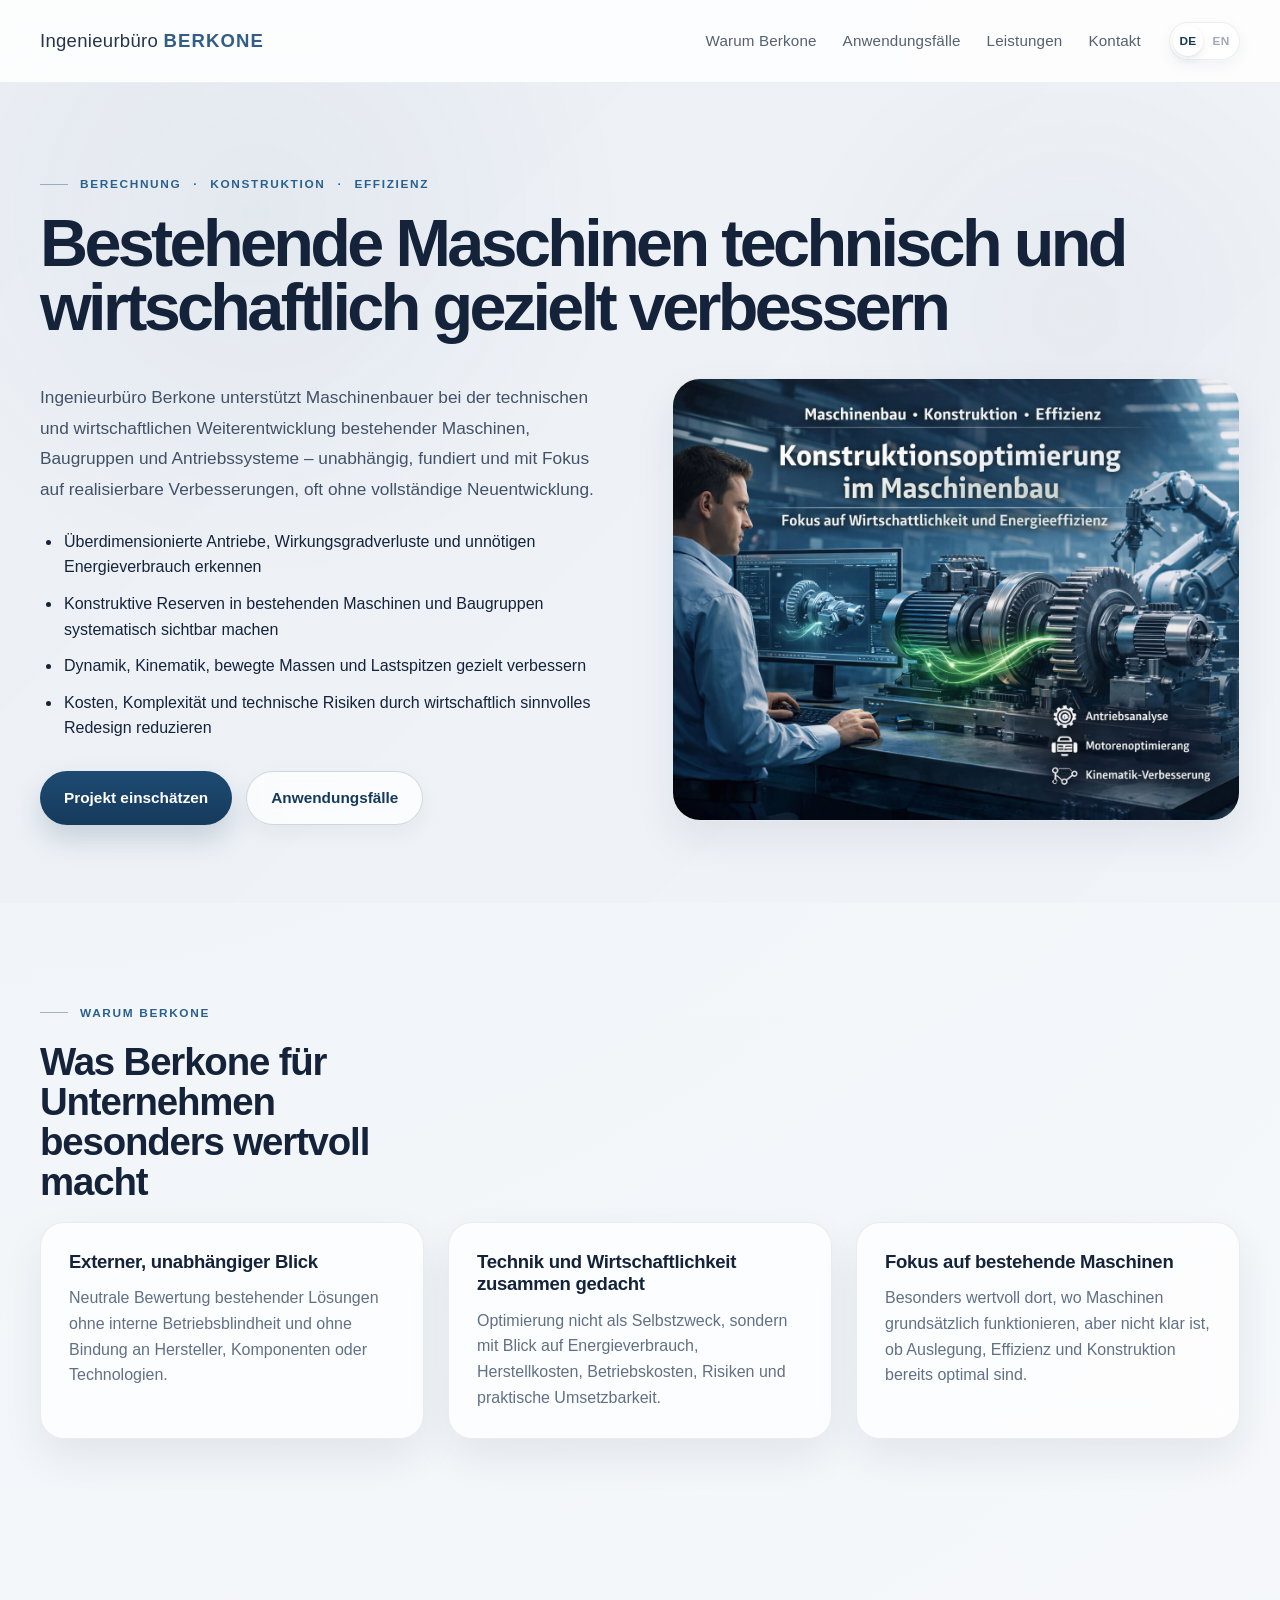
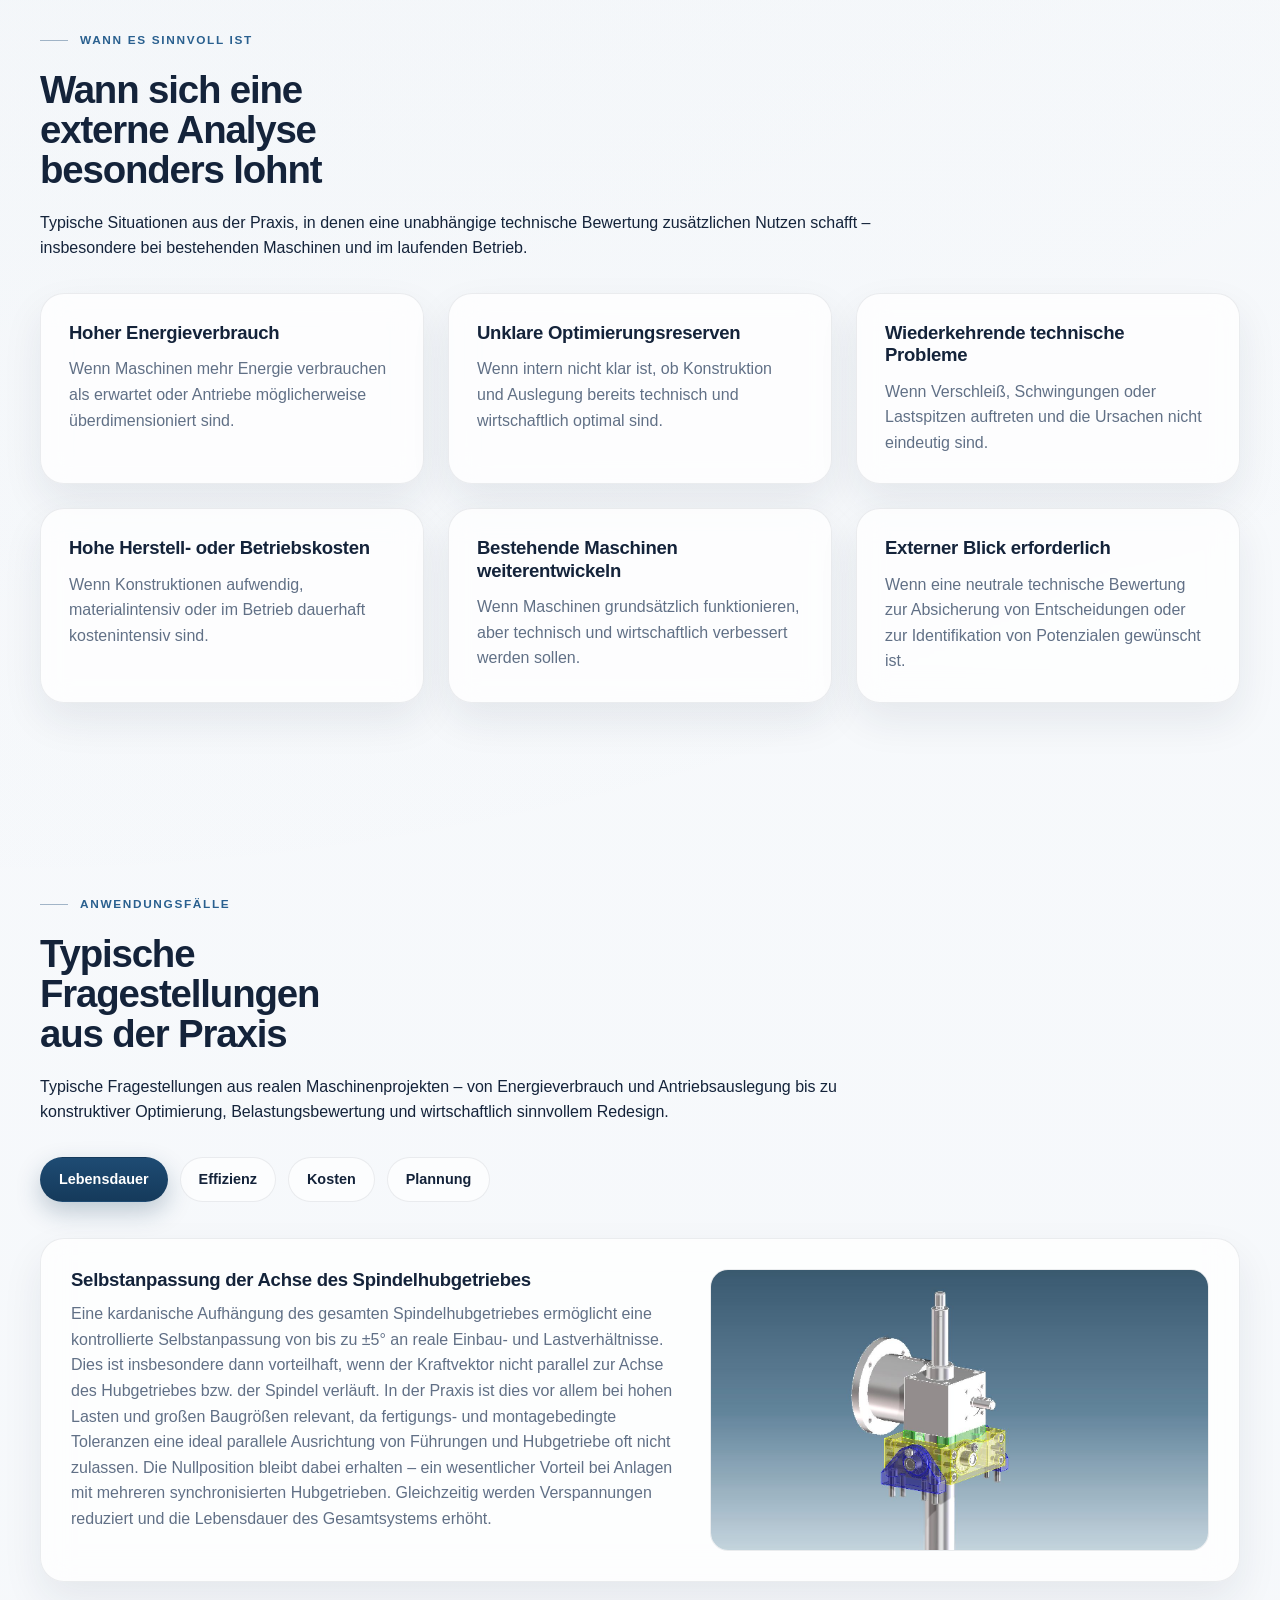
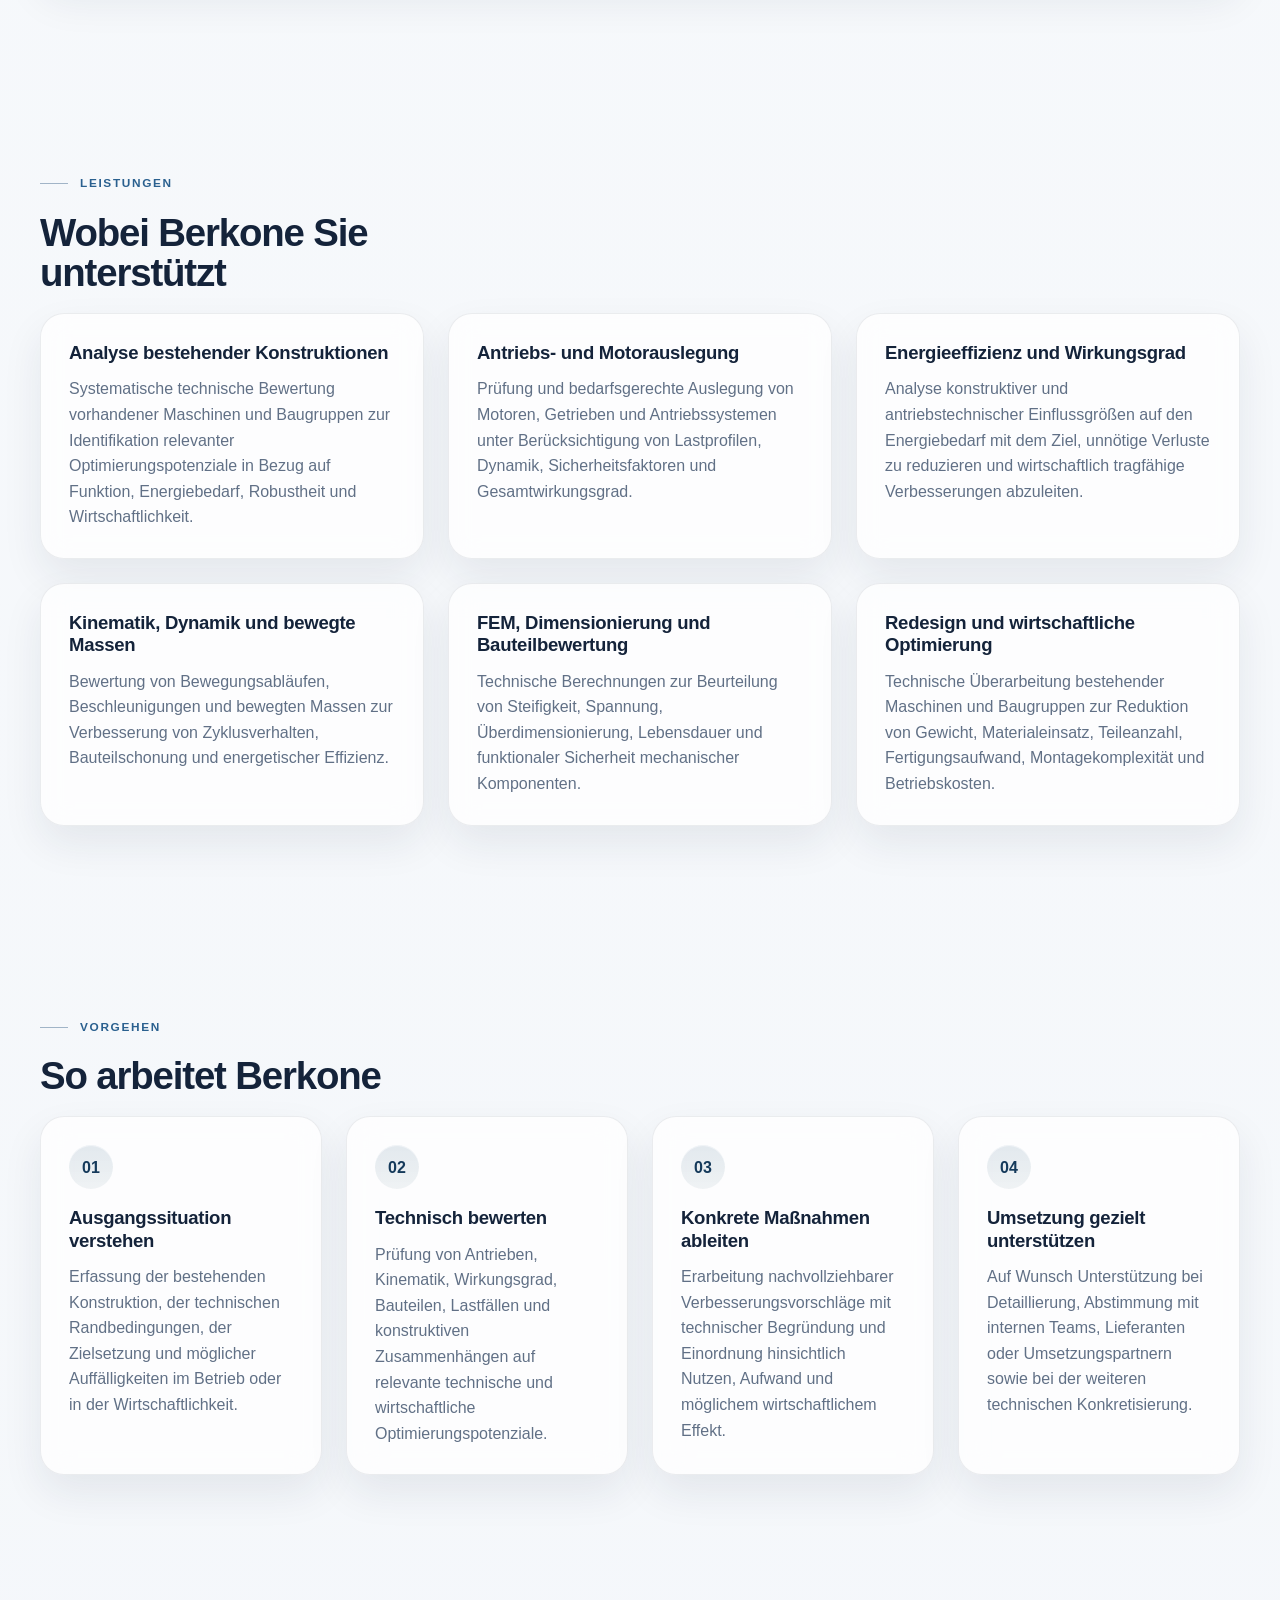
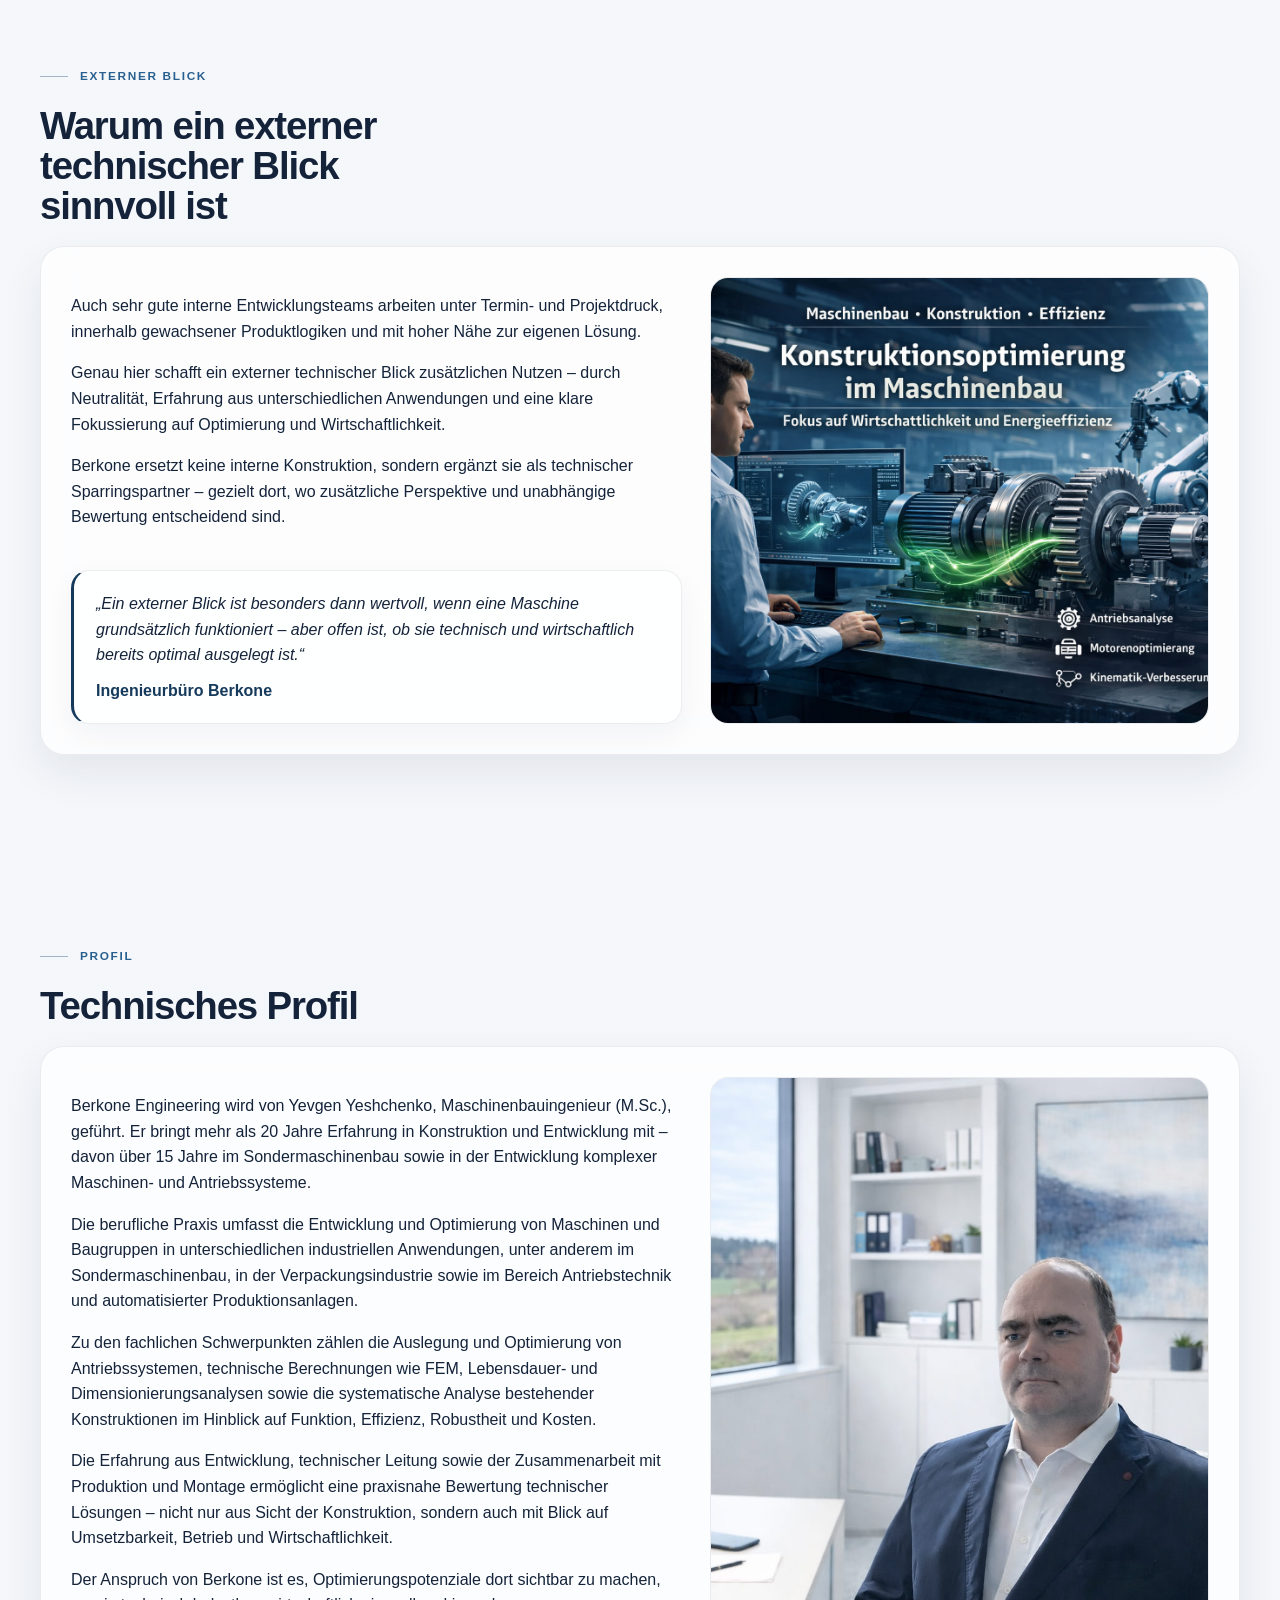
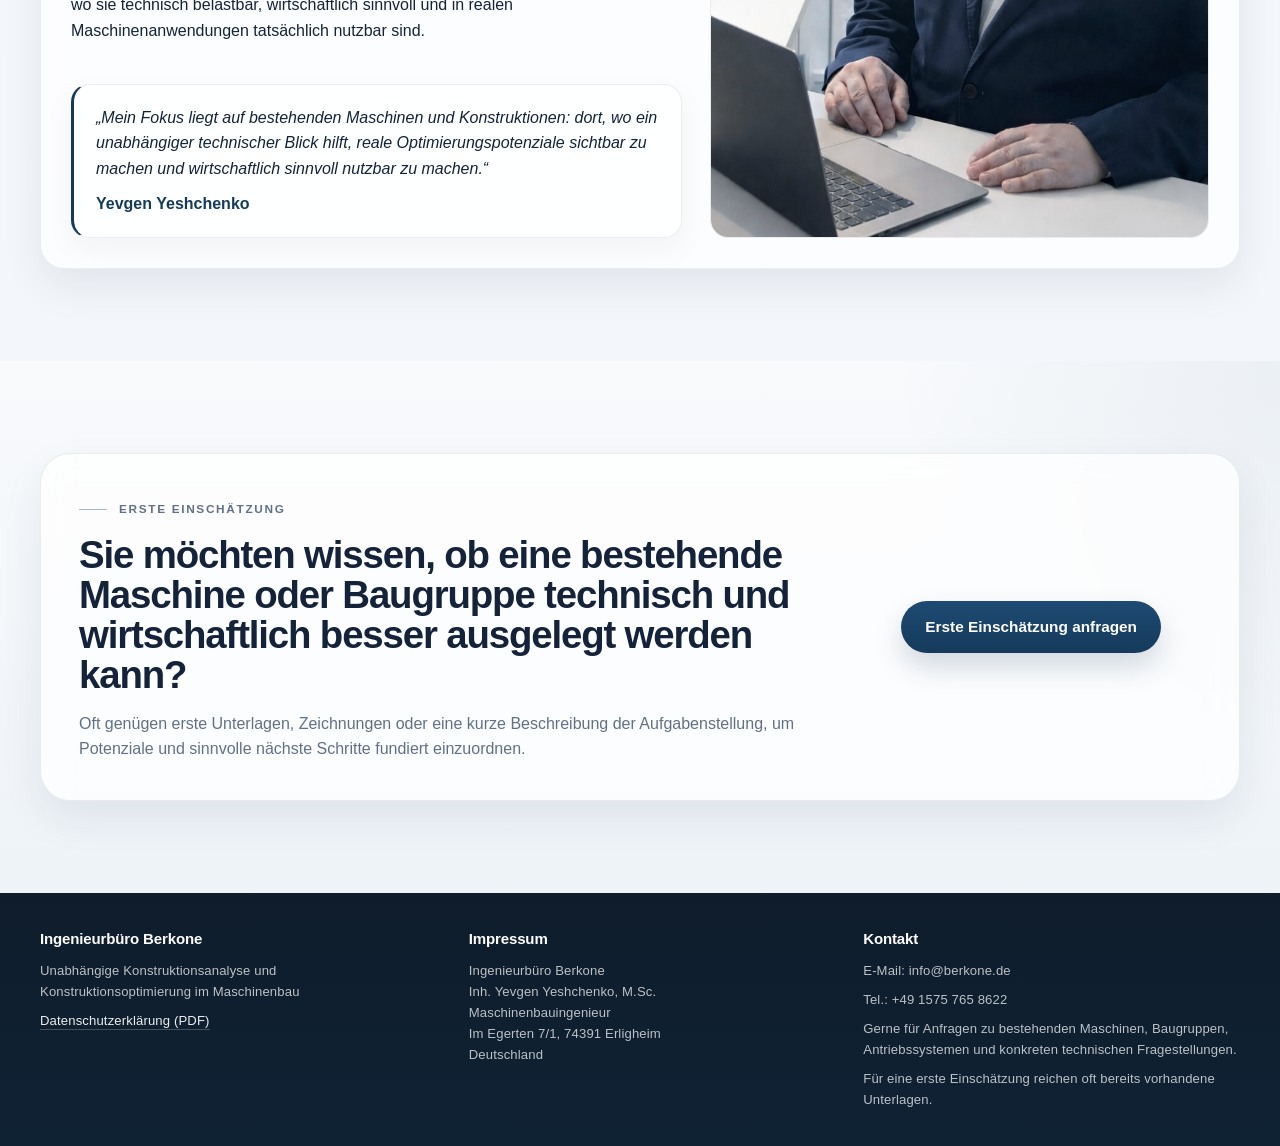
==== commit eb767a4b: "update" ====
--- a/index.html
+++ b/index.html
@@ -13,16 +13,16 @@
   <meta name="robots" content="index,follow,max-image-preview:large,max-snippet:-1,max-video-preview:-1" />
   <meta name="author" content="Ingenieurbüro Berkone" />
 
-  <link rel="canonical" href="https://berkone.de/" />
-  <link rel="alternate" hreflang="de" href="https://berkone.de/" />
-  <link rel="alternate" hreflang="en" href="https://berkone.de/en.html" />
-  <link rel="alternate" hreflang="x-default" href="https://berkone.de/" />
+  <link rel="canonical" href="https://www.berkone.de/" />
+  <link rel="alternate" hreflang="de" href="https://www.berkone.de/" />
+  <link rel="alternate" hreflang="en" href="https://www.berkone.de/en.html" />
+  <link rel="alternate" hreflang="x-default" href="https://www.berkone.de/" />
 
   <meta property="og:type" content="website" />
   <meta property="og:title" content="Externe Konstruktionsoptimierung im Maschinenbau | Ingenieurbüro Berkone" />
   <meta property="og:description"
     content="Unabhängige Analyse und Optimierung bestehender Maschinen, Antriebe und Baugruppen – zur Senkung von Energieverbrauch, Kosten und technischen Risiken." />
-  <meta property="og:url" content="https://berkone.de/" />
+  <meta property="og:url" content="https://www.berkone.de/" />
   <meta property="og:site_name" content="Ingenieurbüro Berkone" />
   <meta property="og:locale" content="de_DE" />
 
@@ -38,7 +38,7 @@
     "@context": "https://schema.org",
     "@type": "EngineeringService",
     "name": "Ingenieurbüro Berkone",
-    "url": "https://berkone.de/",
+    "url": "https://www.berkone.de/",
     "description": "Ingenieurbüro Berkone analysiert und optimiert bestehende Maschinen, Baugruppen und Antriebssysteme im Maschinenbau mit Fokus auf Energieeffizienz, Wirtschaftlichkeit, Antriebsauslegung, Kinematik und Redesign.",
     "areaServed": ["Deutschland", "Schweiz", "Europa"],
     "availableLanguage": ["de", "en"],
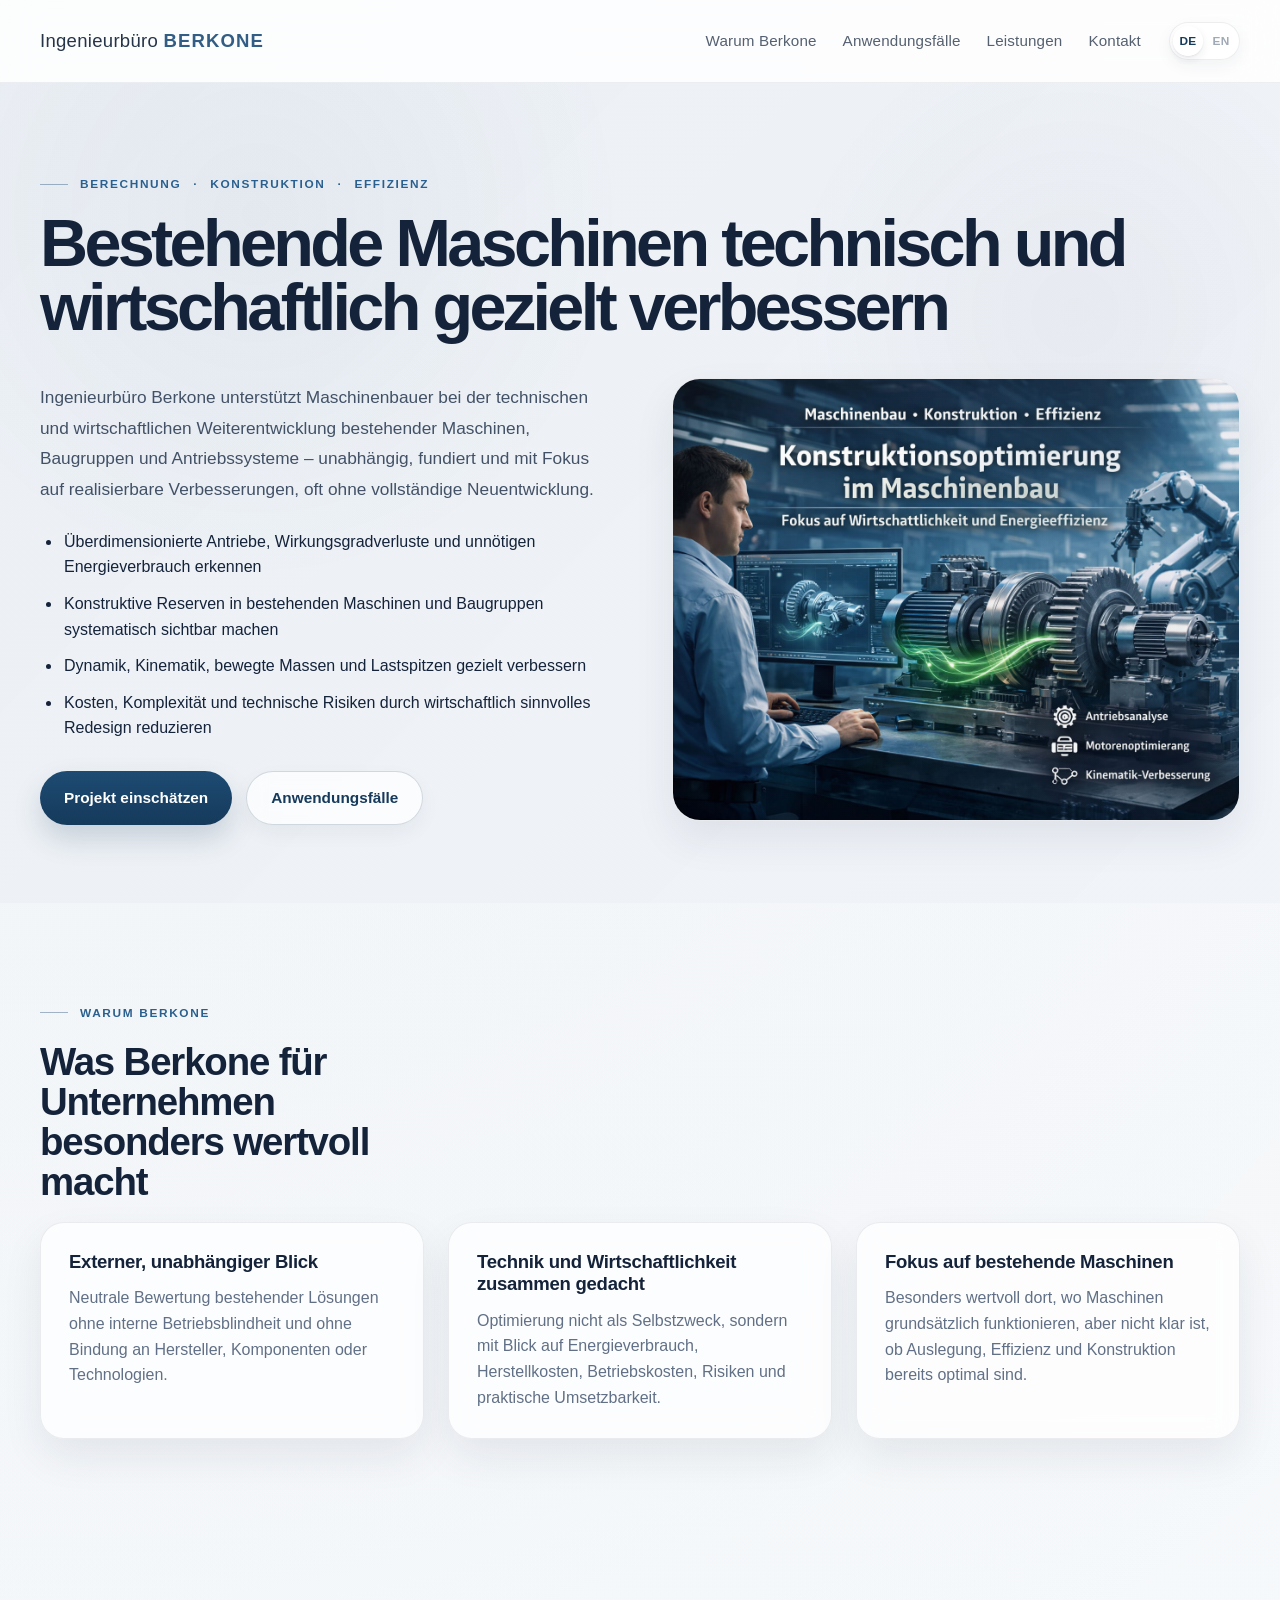
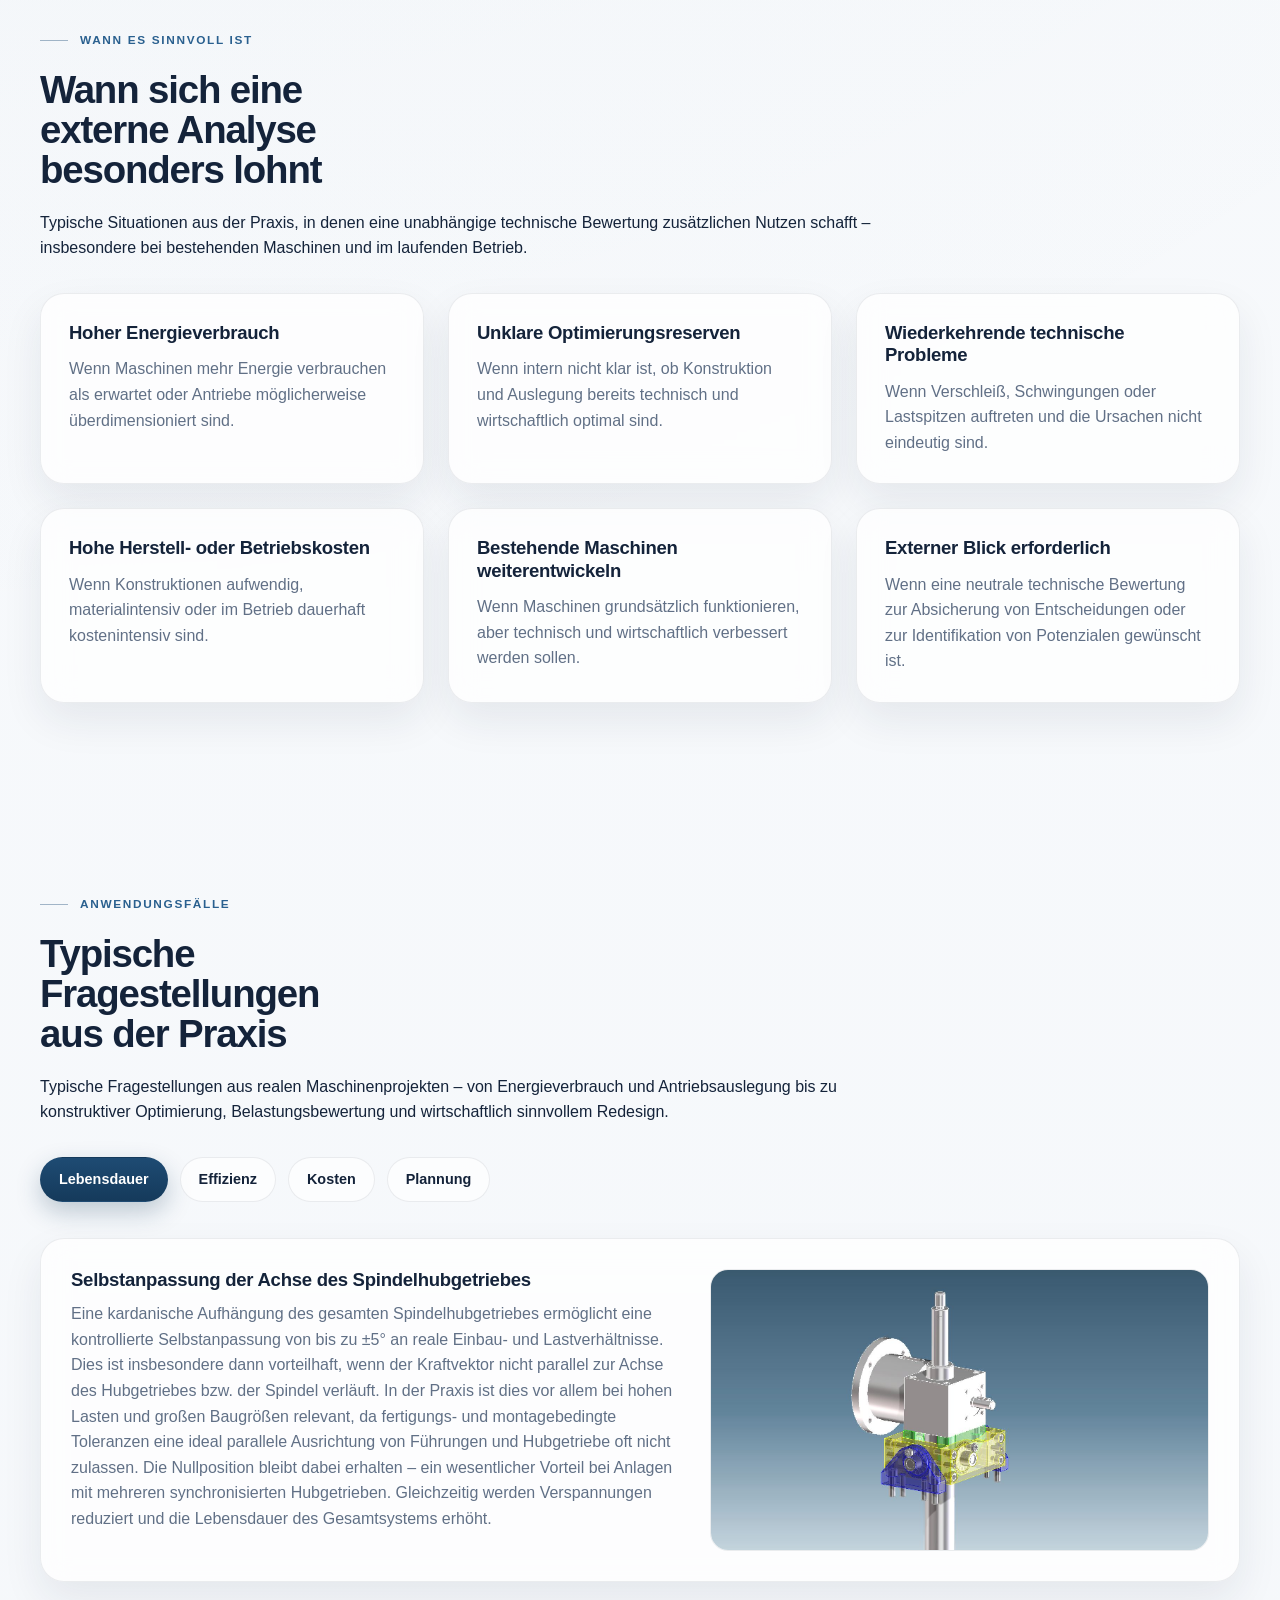
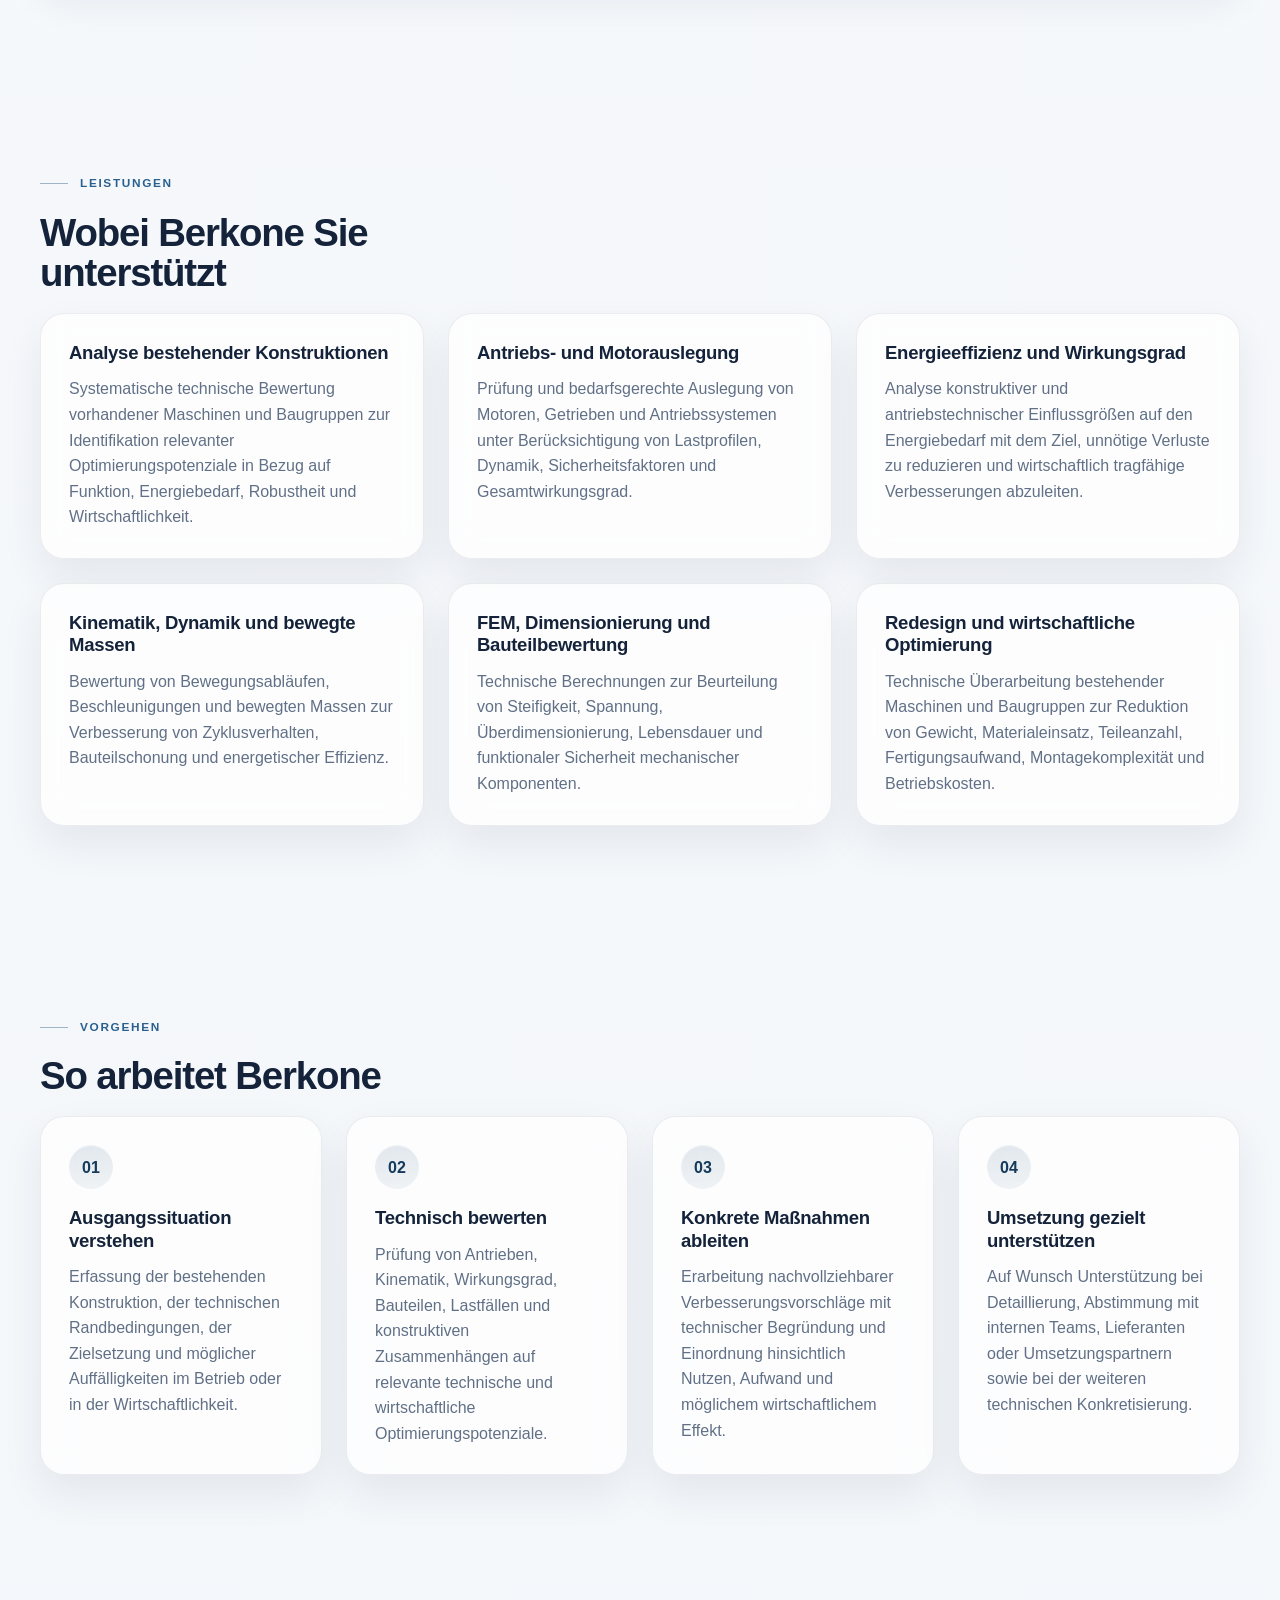
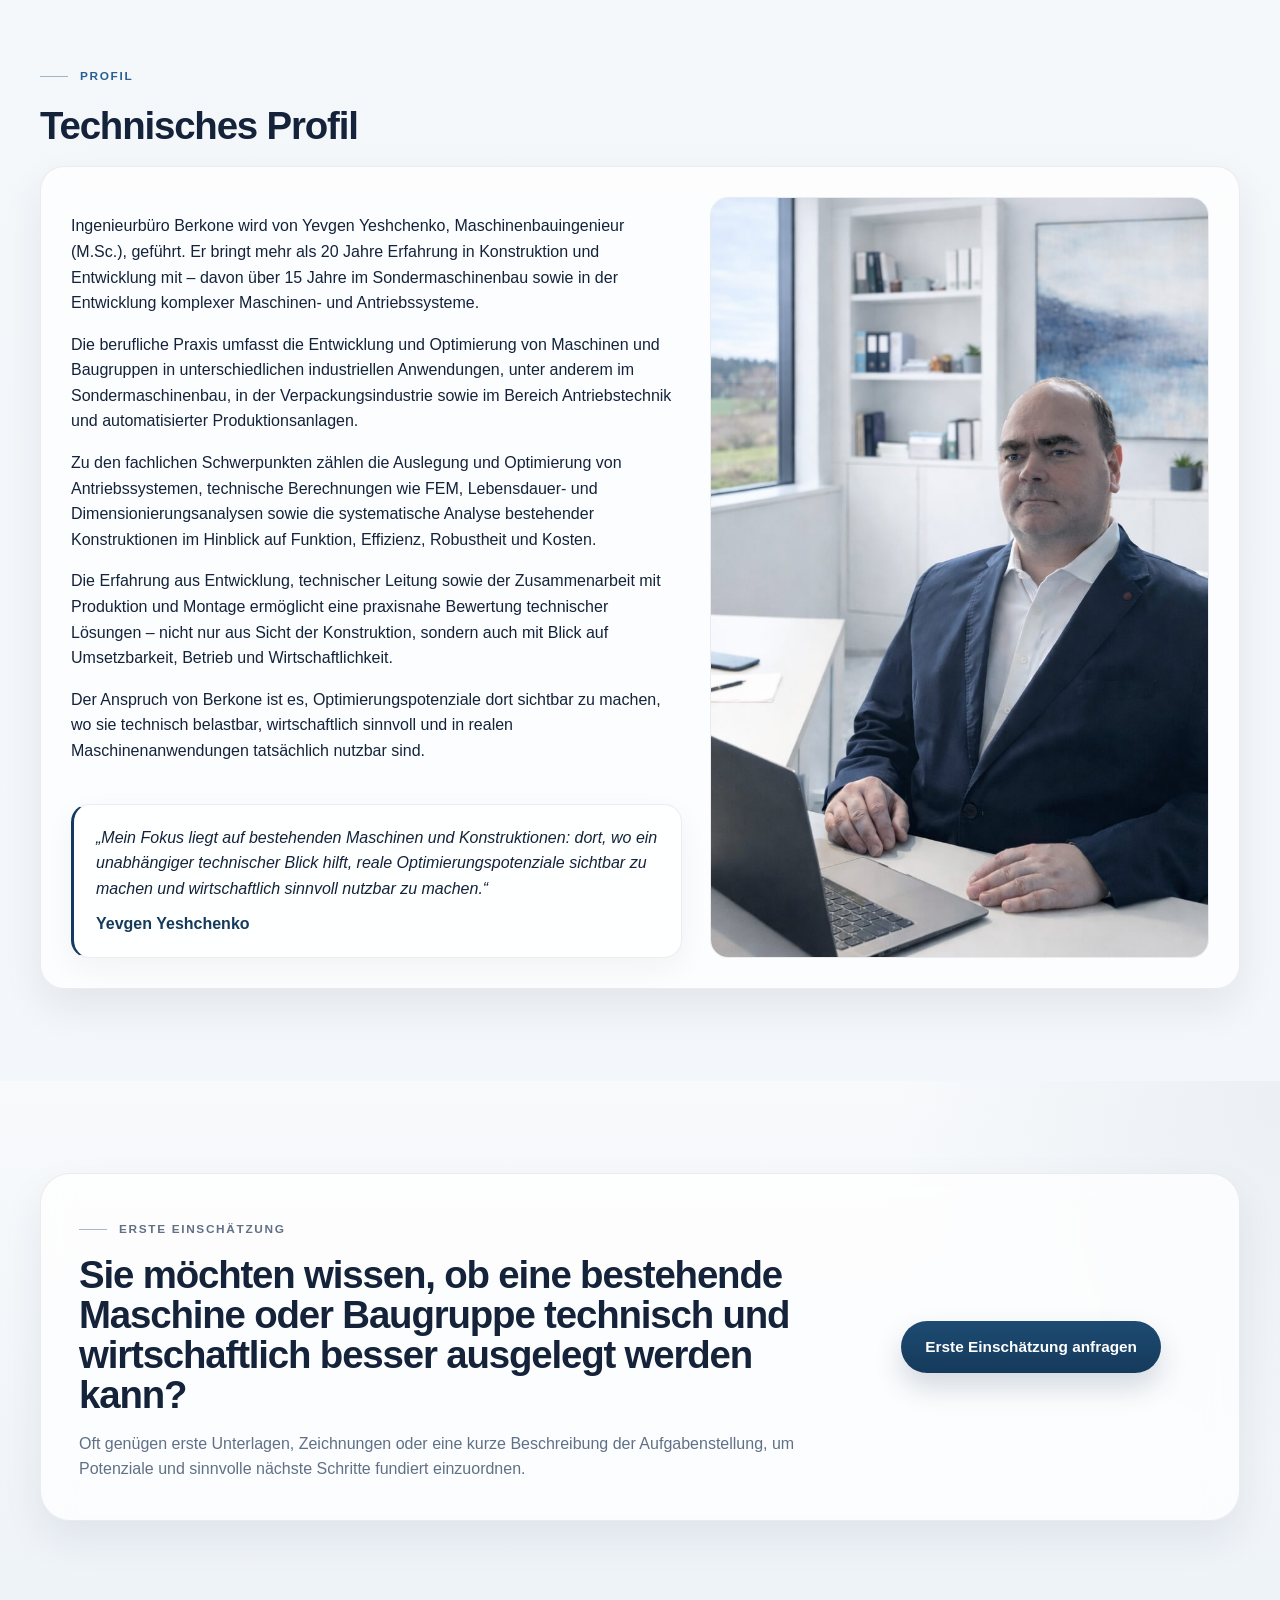
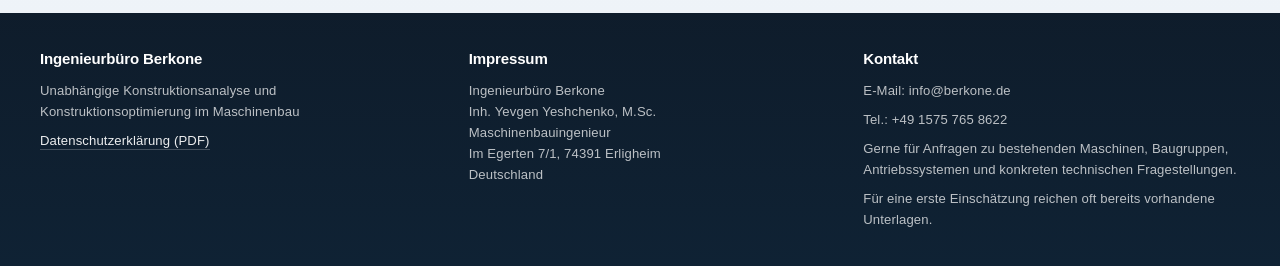
==== commit 812fb38f: "update" ====
--- a/index.html
+++ b/index.html
@@ -392,49 +392,6 @@
       </div>
     </section>
 
-    <section class="section" id="zweitmeinung">
-      <div class="container">
-        <p class="section-label">Externer Blick</p>
-        <h2>Warum ein externer technischer Blick sinnvoll ist</h2>
-
-        <div class="use-card profile-card">
-          <div class="profile-content">
-            <div class="profile-text">
-              <p>
-                Auch sehr gute interne Entwicklungsteams arbeiten unter Termin- und Projektdruck,
-                innerhalb gewachsener Produktlogiken und mit hoher Nähe zur eigenen Lösung.
-              </p>
-
-              <p>
-                Genau hier schafft ein externer technischer Blick zusätzlichen Nutzen –
-                durch Neutralität, Erfahrung aus unterschiedlichen Anwendungen und eine klare
-                Fokussierung auf Optimierung und Wirtschaftlichkeit.
-              </p>
-
-              <p>
-                Berkone ersetzt keine interne Konstruktion, sondern ergänzt sie als technischer
-                Sparringspartner – gezielt dort, wo zusätzliche Perspektive und unabhängige
-                Bewertung entscheidend sind.
-              </p>
-            </div>
-
-            <div class="profile-quote">
-              <p>
-                „Ein externer Blick ist besonders dann wertvoll,
-                wenn eine Maschine grundsätzlich funktioniert –
-                aber offen ist, ob sie technisch und wirtschaftlich bereits optimal ausgelegt ist.“
-              </p>
-              <span>Ingenieurbüro Berkone</span>
-            </div>
-          </div>
-
-          <div class="use-card-media profile-media">
-            <img src="assets/Berkone_de.jpg" alt="Externe technische Analyse im Maschinenbau" />
-          </div>
-        </div>
-      </div>
-    </section>
-
     <section class="section" id="profil">
       <div class="container">
         <p class="section-label">Profil</p>
@@ -444,7 +401,7 @@
           <div class="profile-content">
             <div class="profile-text">
               <p class="profile-intro">
-                Berkone Engineering wird von Yevgen Yeshchenko, Maschinenbauingenieur (M.Sc.), geführt.
+                Ingenieurbüro Berkone wird von Yevgen Yeshchenko, Maschinenbauingenieur (M.Sc.), geführt.
                 Er bringt mehr als 20 Jahre Erfahrung in Konstruktion und Entwicklung mit – davon über 15 Jahre
                 im Sondermaschinenbau sowie in der Entwicklung komplexer Maschinen- und Antriebssysteme.
               </p>
--- a/styles.css
+++ b/styles.css
@@ -788,17 +788,61 @@
   .nav,
   .nav-right {
     flex-direction: column;
-    align-items: flex-start;
+    align-items: center;
     width: 100%;
   }
 
   .nav {
     padding: 14px 0;
+    justify-content: center;
+    gap: 12px;
+  }
+
+  .logo {
+    text-align: center;
+  }
+
+  .nav-right {
+    gap: 0;
   }
 
   .nav nav {
+    display: none;
+  }
+
+  .lang-switch {
+    margin: 0 auto;
+  }
+
+  .use-card,
+  .profile-card {
+    display: flex;
+    flex-direction: column;
+    align-items: stretch;
+    gap: 18px;
+  }
+
+  .use-card-text,
+  .profile-content,
+  .use-card-media,
+  .profile-media {
     width: 100%;
-    gap: 16px;
+  }
+
+  .use-card-media,
+  .profile-media {
+    order: 2;
+    height: auto;
+    min-height: 0;
+  }
+
+  .use-card-media img,
+  .profile-media img {
+    display: block;
+    width: 100%;
+    height: auto;
+    min-height: 0;
+    object-fit: contain;
   }
 
   .hero {
@@ -1101,4 +1145,57 @@
   height: 100%;
   min-height: 100%;
   object-fit: cover;
-}+}
+/* Mobile override: place images below text in use-cases and profile */
+@media (max-width: 760px) {
+  #use-cases .use-card,
+  #profil .profile-card,
+  #profile .profile-card,
+  .use-card.profile-card {
+    display: flex !important;
+    flex-direction: column !important;
+    align-items: stretch !important;
+    grid-template-columns: 1fr !important;
+  }
+
+  #use-cases .use-card > .use-card-text,
+  #use-cases .use-card > .use-card-media,
+  #profil .profile-card > .profile-content,
+  #profil .profile-card > .profile-media,
+  #profile .profile-card > .profile-content,
+  #profile .profile-card > .profile-media,
+  .use-card.profile-card > .profile-content,
+  .use-card.profile-card > .profile-media {
+    width: 100% !important;
+    max-width: 100% !important;
+  }
+
+  #use-cases .use-card > .use-card-text,
+  #profil .profile-card > .profile-content,
+  #profile .profile-card > .profile-content,
+  .use-card.profile-card > .profile-content {
+    order: 1 !important;
+  }
+
+  #use-cases .use-card > .use-card-media,
+  #profil .profile-card > .profile-media,
+  #profile .profile-card > .profile-media,
+  .use-card.profile-card > .profile-media {
+    order: 2 !important;
+    height: auto !important;
+    min-height: 0 !important;
+    margin-top: 18px !important;
+  }
+
+  #use-cases .use-card > .use-card-media img,
+  #profil .profile-card > .profile-media img,
+  #profile .profile-card > .profile-media img,
+  .use-card.profile-card > .profile-media img {
+    display: block !important;
+    width: 100% !important;
+    height: auto !important;
+    min-height: 0 !important;
+    max-height: none !important;
+    object-fit: contain !important;
+  }
+}
